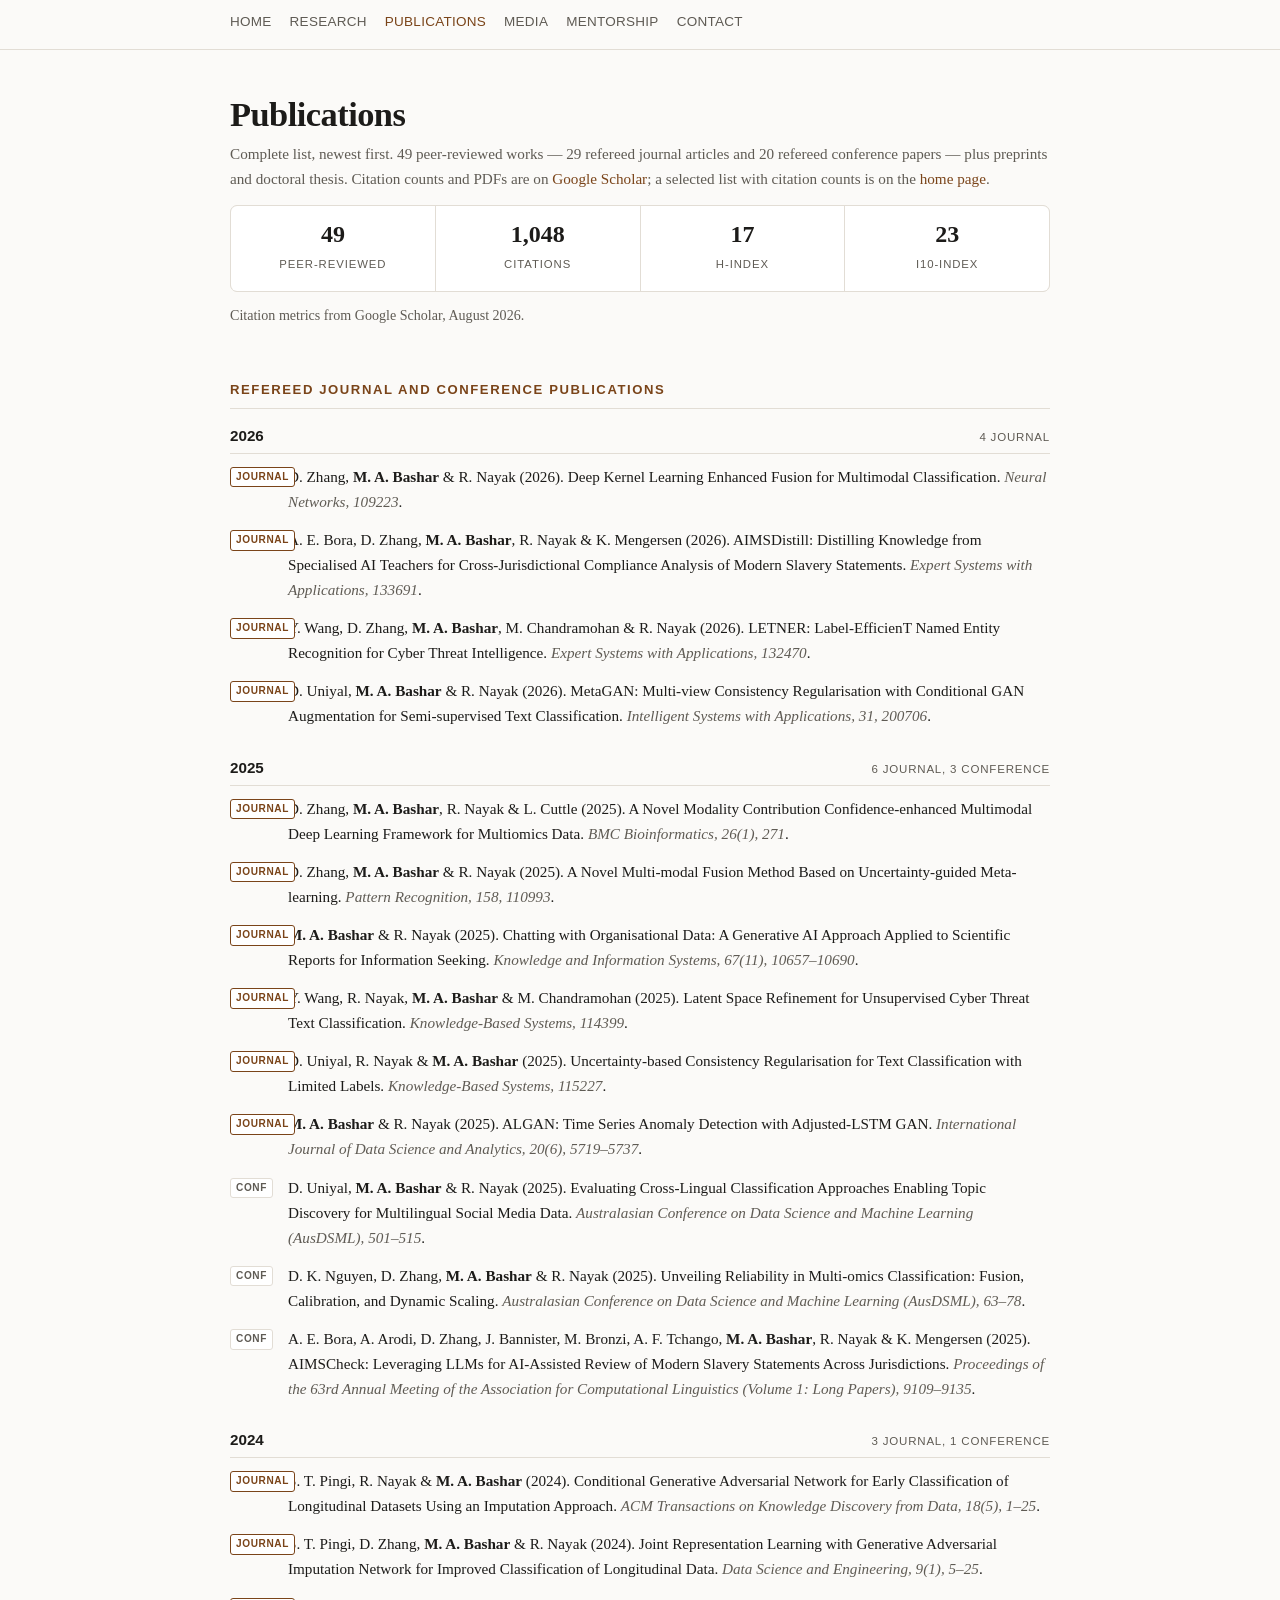
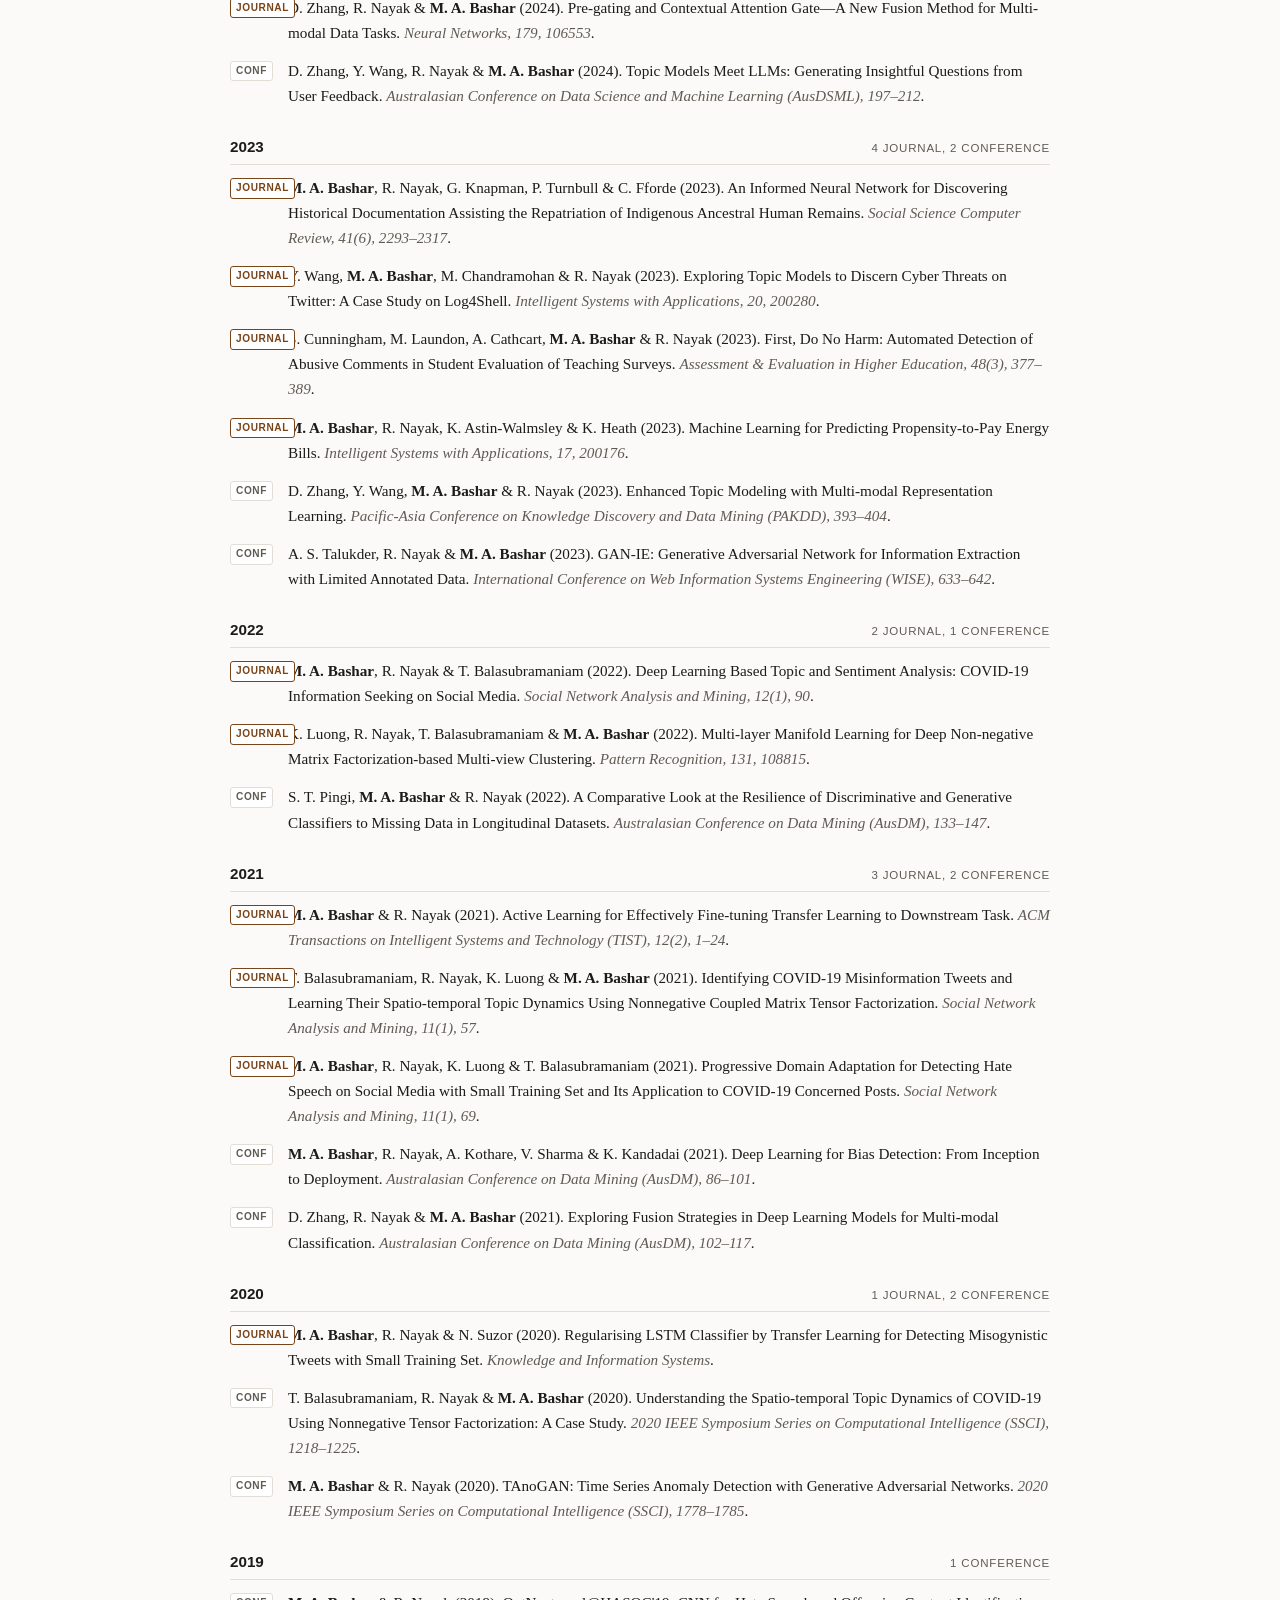
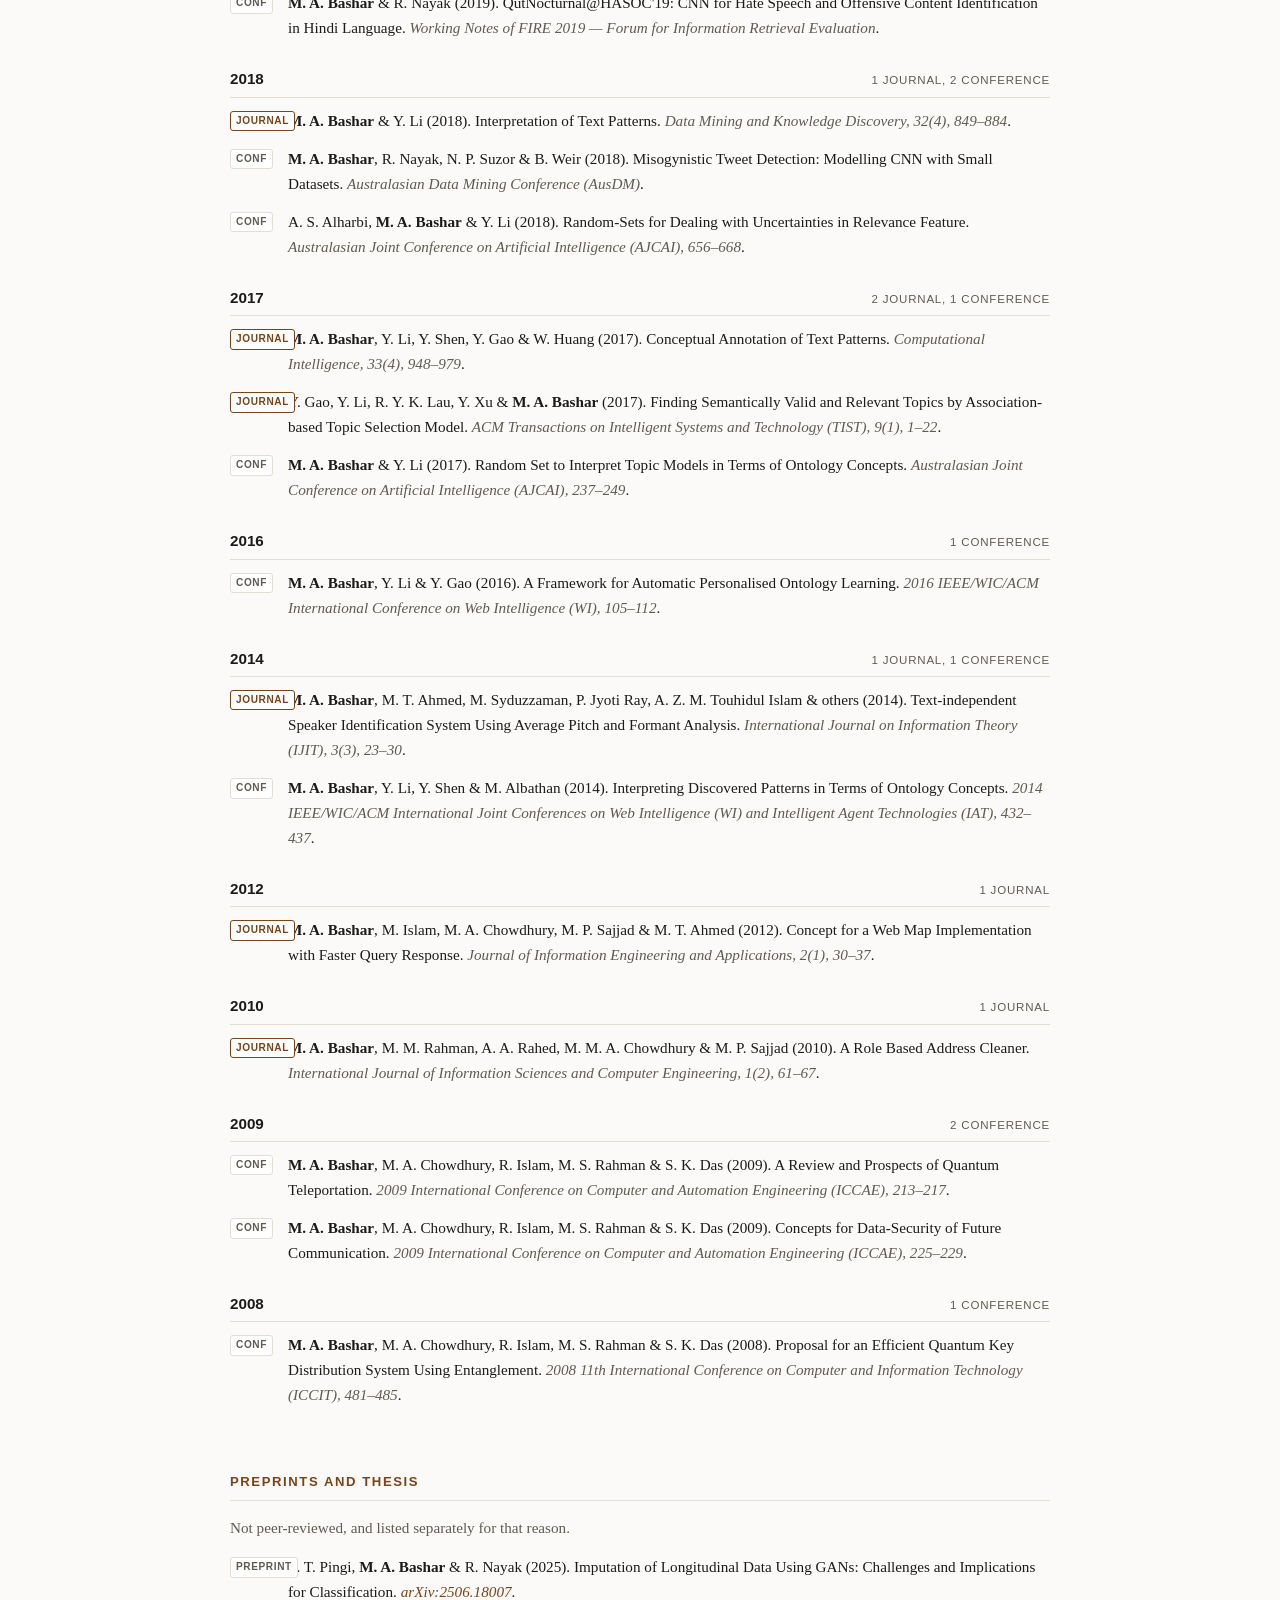
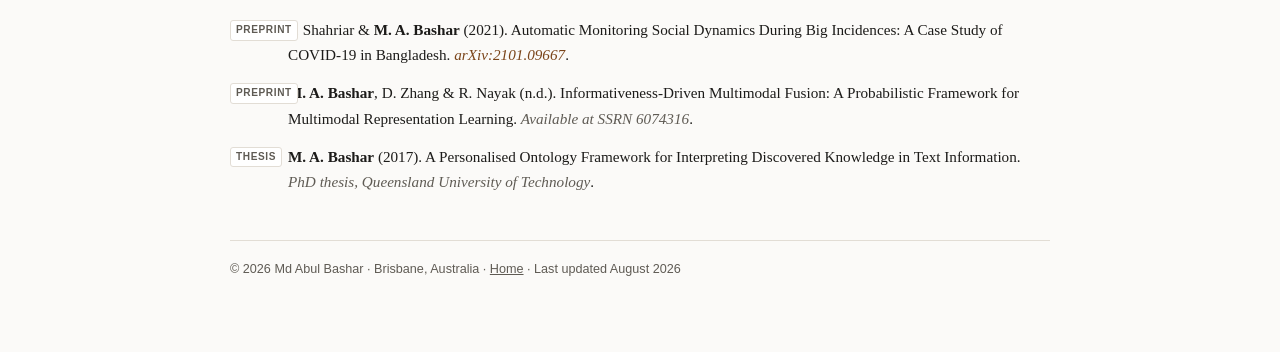
==== publications.html @ 9e028df4 "Correct superseded facts, add publications page, media section and headshot Rebuilds the site from m" ====
<!doctype html>
<html lang="en">
<head>
<meta charset="utf-8">
<meta name="viewport" content="width=device-width, initial-scale=1">
<title>Publications — Md Abul Bashar</title>
<meta name="description" content="Complete list of 49 publications by Md Abul Bashar, PhD — 29 refereed journal articles and 20 refereed conference papers in machine learning, natural language processing and data mining.">
<link rel="canonical" href="https://mdabashar.github.io/publications.html">
<meta property="og:type" content="website">
<meta property="og:site_name" content="Md Abul Bashar">
<meta property="og:title" content="Publications — Md Abul Bashar">
<meta property="og:description" content="49 peer-reviewed publications in machine learning, NLP and data mining.">
<meta property="og:url" content="https://mdabashar.github.io/publications.html">
<meta name="twitter:card" content="summary">
<link rel="icon" href="data:image/svg+xml,<svg xmlns='http://www.w3.org/2000/svg' viewBox='0 0 100 100'><text y='.9em' font-size='90'>📊</text></svg>">
<link rel="stylesheet" href="style.css">
</head>
<body>

<nav>
  <ul>
    <li><a href="index.html">Home</a></li>
    <li><a href="index.html#research">Research</a></li>
    <li><a href="publications.html" class="here">Publications</a></li>
    <li><a href="index.html#media">Media</a></li>
    <li><a href="index.html#mentorship">Mentorship</a></li>
    <li><a href="index.html#contact">Contact</a></li>
  </ul>
</nav>

<main>

  <section id="all" style="padding-top:44px">
    <h1>Publications</h1>
    <p class="lede">
      Complete list, newest first. 49 peer-reviewed works — 29 refereed journal
      articles and 20 refereed conference papers — plus preprints and doctoral thesis.
      Citation counts and PDFs are on
      <a href="https://scholar.google.com/citations?user=agCLa4gAAAAJ&amp;hl=en">Google Scholar</a>;
      a selected list with citation counts is on the
      <a href="index.html#publications">home page</a>.
    </p>

    <div class="metrics">
      <div class="metric"><b>49</b><span>Peer-reviewed</span></div>
      <div class="metric"><b>1,048</b><span>Citations</span></div>
      <div class="metric"><b>17</b><span>h-index</span></div>
      <div class="metric"><b>23</b><span>i10-index</span></div>
    </div>
    <p style="font-size:.88rem;color:var(--muted);margin-top:-6px">
      Citation metrics from Google Scholar, August 2026.
    </p>
  </section>

  <section id="refereed">
    <h2>Refereed journal and conference publications</h2>
      <div class="yeargroup">
        <h3 class="yearhead">2026 <span>4 journal</span></h3>
        <ul class="publist">
        <li><span class="tag j">Journal</span>D. Zhang, <strong>M. A. Bashar</strong> &amp; R. Nayak (2026). Deep Kernel Learning Enhanced Fusion for Multimodal Classification. <span class="venue">Neural Networks, 109223</span>.</li>
        <li><span class="tag j">Journal</span>A. E. Bora, D. Zhang, <strong>M. A. Bashar</strong>, R. Nayak &amp; K. Mengersen (2026). AIMSDistill: Distilling Knowledge from Specialised AI Teachers for Cross-Jurisdictional Compliance Analysis of Modern Slavery Statements. <span class="venue">Expert Systems with Applications, 133691</span>.</li>
        <li><span class="tag j">Journal</span>Y. Wang, D. Zhang, <strong>M. A. Bashar</strong>, M. Chandramohan &amp; R. Nayak (2026). LETNER: Label-EfficienT Named Entity Recognition for Cyber Threat Intelligence. <span class="venue">Expert Systems with Applications, 132470</span>.</li>
        <li><span class="tag j">Journal</span>D. Uniyal, <strong>M. A. Bashar</strong> &amp; R. Nayak (2026). MetaGAN: Multi-view Consistency Regularisation with Conditional GAN Augmentation for Semi-supervised Text Classification. <span class="venue">Intelligent Systems with Applications, 31, 200706</span>.</li>
        </ul>
      </div>
      <div class="yeargroup">
        <h3 class="yearhead">2025 <span>6 journal, 3 conference</span></h3>
        <ul class="publist">
        <li><span class="tag j">Journal</span>D. Zhang, <strong>M. A. Bashar</strong>, R. Nayak &amp; L. Cuttle (2025). A Novel Modality Contribution Confidence-enhanced Multimodal Deep Learning Framework for Multiomics Data. <span class="venue">BMC Bioinformatics, 26(1), 271</span>.</li>
        <li><span class="tag j">Journal</span>D. Zhang, <strong>M. A. Bashar</strong> &amp; R. Nayak (2025). A Novel Multi-modal Fusion Method Based on Uncertainty-guided Meta-learning. <span class="venue">Pattern Recognition, 158, 110993</span>.</li>
        <li><span class="tag j">Journal</span><strong>M. A. Bashar</strong> &amp; R. Nayak (2025). Chatting with Organisational Data: A Generative AI Approach Applied to Scientific Reports for Information Seeking. <span class="venue">Knowledge and Information Systems, 67(11), 10657–10690</span>.</li>
        <li><span class="tag j">Journal</span>Y. Wang, R. Nayak, <strong>M. A. Bashar</strong> &amp; M. Chandramohan (2025). Latent Space Refinement for Unsupervised Cyber Threat Text Classification. <span class="venue">Knowledge-Based Systems, 114399</span>.</li>
        <li><span class="tag j">Journal</span>D. Uniyal, R. Nayak &amp; <strong>M. A. Bashar</strong> (2025). Uncertainty-based Consistency Regularisation for Text Classification with Limited Labels. <span class="venue">Knowledge-Based Systems, 115227</span>.</li>
        <li><span class="tag j">Journal</span><strong>M. A. Bashar</strong> &amp; R. Nayak (2025). ALGAN: Time Series Anomaly Detection with Adjusted-LSTM GAN. <span class="venue">International Journal of Data Science and Analytics, 20(6), 5719–5737</span>.</li>
        <li><span class="tag c">Conf</span>D. Uniyal, <strong>M. A. Bashar</strong> &amp; R. Nayak (2025). Evaluating Cross-Lingual Classification Approaches Enabling Topic Discovery for Multilingual Social Media Data. <span class="venue">Australasian Conference on Data Science and Machine Learning (AusDSML), 501–515</span>.</li>
        <li><span class="tag c">Conf</span>D. K. Nguyen, D. Zhang, <strong>M. A. Bashar</strong> &amp; R. Nayak (2025). Unveiling Reliability in Multi-omics Classification: Fusion, Calibration, and Dynamic Scaling. <span class="venue">Australasian Conference on Data Science and Machine Learning (AusDSML), 63–78</span>.</li>
        <li><span class="tag c">Conf</span>A. E. Bora, A. Arodi, D. Zhang, J. Bannister, M. Bronzi, A. F. Tchango, <strong>M. A. Bashar</strong>, R. Nayak &amp; K. Mengersen (2025). AIMSCheck: Leveraging LLMs for AI-Assisted Review of Modern Slavery Statements Across Jurisdictions. <span class="venue">Proceedings of the 63rd Annual Meeting of the Association for Computational Linguistics (Volume 1: Long Papers), 9109–9135</span>.</li>
        </ul>
      </div>
      <div class="yeargroup">
        <h3 class="yearhead">2024 <span>3 journal, 1 conference</span></h3>
        <ul class="publist">
        <li><span class="tag j">Journal</span>S. T. Pingi, R. Nayak &amp; <strong>M. A. Bashar</strong> (2024). Conditional Generative Adversarial Network for Early Classification of Longitudinal Datasets Using an Imputation Approach. <span class="venue">ACM Transactions on Knowledge Discovery from Data, 18(5), 1–25</span>.</li>
        <li><span class="tag j">Journal</span>S. T. Pingi, D. Zhang, <strong>M. A. Bashar</strong> &amp; R. Nayak (2024). Joint Representation Learning with Generative Adversarial Imputation Network for Improved Classification of Longitudinal Data. <span class="venue">Data Science and Engineering, 9(1), 5–25</span>.</li>
        <li><span class="tag j">Journal</span>D. Zhang, R. Nayak &amp; <strong>M. A. Bashar</strong> (2024). Pre-gating and Contextual Attention Gate—A New Fusion Method for Multi-modal Data Tasks. <span class="venue">Neural Networks, 179, 106553</span>.</li>
        <li><span class="tag c">Conf</span>D. Zhang, Y. Wang, R. Nayak &amp; <strong>M. A. Bashar</strong> (2024). Topic Models Meet LLMs: Generating Insightful Questions from User Feedback. <span class="venue">Australasian Conference on Data Science and Machine Learning (AusDSML), 197–212</span>.</li>
        </ul>
      </div>
      <div class="yeargroup">
        <h3 class="yearhead">2023 <span>4 journal, 2 conference</span></h3>
        <ul class="publist">
        <li><span class="tag j">Journal</span><strong>M. A. Bashar</strong>, R. Nayak, G. Knapman, P. Turnbull &amp; C. Fforde (2023). An Informed Neural Network for Discovering Historical Documentation Assisting the Repatriation of Indigenous Ancestral Human Remains. <span class="venue">Social Science Computer Review, 41(6), 2293–2317</span>.</li>
        <li><span class="tag j">Journal</span>Y. Wang, <strong>M. A. Bashar</strong>, M. Chandramohan &amp; R. Nayak (2023). Exploring Topic Models to Discern Cyber Threats on Twitter: A Case Study on Log4Shell. <span class="venue">Intelligent Systems with Applications, 20, 200280</span>.</li>
        <li><span class="tag j">Journal</span>S. Cunningham, M. Laundon, A. Cathcart, <strong>M. A. Bashar</strong> &amp; R. Nayak (2023). First, Do No Harm: Automated Detection of Abusive Comments in Student Evaluation of Teaching Surveys. <span class="venue">Assessment &amp; Evaluation in Higher Education, 48(3), 377–389</span>.</li>
        <li><span class="tag j">Journal</span><strong>M. A. Bashar</strong>, R. Nayak, K. Astin-Walmsley &amp; K. Heath (2023). Machine Learning for Predicting Propensity-to-Pay Energy Bills. <span class="venue">Intelligent Systems with Applications, 17, 200176</span>.</li>
        <li><span class="tag c">Conf</span>D. Zhang, Y. Wang, <strong>M. A. Bashar</strong> &amp; R. Nayak (2023). Enhanced Topic Modeling with Multi-modal Representation Learning. <span class="venue">Pacific-Asia Conference on Knowledge Discovery and Data Mining (PAKDD), 393–404</span>.</li>
        <li><span class="tag c">Conf</span>A. S. Talukder, R. Nayak &amp; <strong>M. A. Bashar</strong> (2023). GAN-IE: Generative Adversarial Network for Information Extraction with Limited Annotated Data. <span class="venue">International Conference on Web Information Systems Engineering (WISE), 633–642</span>.</li>
        </ul>
      </div>
      <div class="yeargroup">
        <h3 class="yearhead">2022 <span>2 journal, 1 conference</span></h3>
        <ul class="publist">
        <li><span class="tag j">Journal</span><strong>M. A. Bashar</strong>, R. Nayak &amp; T. Balasubramaniam (2022). Deep Learning Based Topic and Sentiment Analysis: COVID-19 Information Seeking on Social Media. <span class="venue">Social Network Analysis and Mining, 12(1), 90</span>.</li>
        <li><span class="tag j">Journal</span>K. Luong, R. Nayak, T. Balasubramaniam &amp; <strong>M. A. Bashar</strong> (2022). Multi-layer Manifold Learning for Deep Non-negative Matrix Factorization-based Multi-view Clustering. <span class="venue">Pattern Recognition, 131, 108815</span>.</li>
        <li><span class="tag c">Conf</span>S. T. Pingi, <strong>M. A. Bashar</strong> &amp; R. Nayak (2022). A Comparative Look at the Resilience of Discriminative and Generative Classifiers to Missing Data in Longitudinal Datasets. <span class="venue">Australasian Conference on Data Mining (AusDM), 133–147</span>.</li>
        </ul>
      </div>
      <div class="yeargroup">
        <h3 class="yearhead">2021 <span>3 journal, 2 conference</span></h3>
        <ul class="publist">
        <li><span class="tag j">Journal</span><strong>M. A. Bashar</strong> &amp; R. Nayak (2021). Active Learning for Effectively Fine-tuning Transfer Learning to Downstream Task. <span class="venue">ACM Transactions on Intelligent Systems and Technology (TIST), 12(2), 1–24</span>.</li>
        <li><span class="tag j">Journal</span>T. Balasubramaniam, R. Nayak, K. Luong &amp; <strong>M. A. Bashar</strong> (2021). Identifying COVID-19 Misinformation Tweets and Learning Their Spatio-temporal Topic Dynamics Using Nonnegative Coupled Matrix Tensor Factorization. <span class="venue">Social Network Analysis and Mining, 11(1), 57</span>.</li>
        <li><span class="tag j">Journal</span><strong>M. A. Bashar</strong>, R. Nayak, K. Luong &amp; T. Balasubramaniam (2021). Progressive Domain Adaptation for Detecting Hate Speech on Social Media with Small Training Set and Its Application to COVID-19 Concerned Posts. <span class="venue">Social Network Analysis and Mining, 11(1), 69</span>.</li>
        <li><span class="tag c">Conf</span><strong>M. A. Bashar</strong>, R. Nayak, A. Kothare, V. Sharma &amp; K. Kandadai (2021). Deep Learning for Bias Detection: From Inception to Deployment. <span class="venue">Australasian Conference on Data Mining (AusDM), 86–101</span>.</li>
        <li><span class="tag c">Conf</span>D. Zhang, R. Nayak &amp; <strong>M. A. Bashar</strong> (2021). Exploring Fusion Strategies in Deep Learning Models for Multi-modal Classification. <span class="venue">Australasian Conference on Data Mining (AusDM), 102–117</span>.</li>
        </ul>
      </div>
      <div class="yeargroup">
        <h3 class="yearhead">2020 <span>1 journal, 2 conference</span></h3>
        <ul class="publist">
        <li><span class="tag j">Journal</span><strong>M. A. Bashar</strong>, R. Nayak &amp; N. Suzor (2020). Regularising LSTM Classifier by Transfer Learning for Detecting Misogynistic Tweets with Small Training Set. <span class="venue">Knowledge and Information Systems</span>.</li>
        <li><span class="tag c">Conf</span>T. Balasubramaniam, R. Nayak &amp; <strong>M. A. Bashar</strong> (2020). Understanding the Spatio-temporal Topic Dynamics of COVID-19 Using Nonnegative Tensor Factorization: A Case Study. <span class="venue">2020 IEEE Symposium Series on Computational Intelligence (SSCI), 1218–1225</span>.</li>
        <li><span class="tag c">Conf</span><strong>M. A. Bashar</strong> &amp; R. Nayak (2020). TAnoGAN: Time Series Anomaly Detection with Generative Adversarial Networks. <span class="venue">2020 IEEE Symposium Series on Computational Intelligence (SSCI), 1778–1785</span>.</li>
        </ul>
      </div>
      <div class="yeargroup">
        <h3 class="yearhead">2019 <span>1 conference</span></h3>
        <ul class="publist">
        <li><span class="tag c">Conf</span><strong>M. A. Bashar</strong> &amp; R. Nayak (2019). QutNocturnal@HASOC'19: CNN for Hate Speech and Offensive Content Identification in Hindi Language. <span class="venue">Working Notes of FIRE 2019 — Forum for Information Retrieval Evaluation</span>.</li>
        </ul>
      </div>
      <div class="yeargroup">
        <h3 class="yearhead">2018 <span>1 journal, 2 conference</span></h3>
        <ul class="publist">
        <li><span class="tag j">Journal</span><strong>M. A. Bashar</strong> &amp; Y. Li (2018). Interpretation of Text Patterns. <span class="venue">Data Mining and Knowledge Discovery, 32(4), 849–884</span>.</li>
        <li><span class="tag c">Conf</span><strong>M. A. Bashar</strong>, R. Nayak, N. P. Suzor &amp; B. Weir (2018). Misogynistic Tweet Detection: Modelling CNN with Small Datasets. <span class="venue">Australasian Data Mining Conference (AusDM)</span>.</li>
        <li><span class="tag c">Conf</span>A. S. Alharbi, <strong>M. A. Bashar</strong> &amp; Y. Li (2018). Random-Sets for Dealing with Uncertainties in Relevance Feature. <span class="venue">Australasian Joint Conference on Artificial Intelligence (AJCAI), 656–668</span>.</li>
        </ul>
      </div>
      <div class="yeargroup">
        <h3 class="yearhead">2017 <span>2 journal, 1 conference</span></h3>
        <ul class="publist">
        <li><span class="tag j">Journal</span><strong>M. A. Bashar</strong>, Y. Li, Y. Shen, Y. Gao &amp; W. Huang (2017). Conceptual Annotation of Text Patterns. <span class="venue">Computational Intelligence, 33(4), 948–979</span>.</li>
        <li><span class="tag j">Journal</span>Y. Gao, Y. Li, R. Y. K. Lau, Y. Xu &amp; <strong>M. A. Bashar</strong> (2017). Finding Semantically Valid and Relevant Topics by Association-based Topic Selection Model. <span class="venue">ACM Transactions on Intelligent Systems and Technology (TIST), 9(1), 1–22</span>.</li>
        <li><span class="tag c">Conf</span><strong>M. A. Bashar</strong> &amp; Y. Li (2017). Random Set to Interpret Topic Models in Terms of Ontology Concepts. <span class="venue">Australasian Joint Conference on Artificial Intelligence (AJCAI), 237–249</span>.</li>
        </ul>
      </div>
      <div class="yeargroup">
        <h3 class="yearhead">2016 <span>1 conference</span></h3>
        <ul class="publist">
        <li><span class="tag c">Conf</span><strong>M. A. Bashar</strong>, Y. Li &amp; Y. Gao (2016). A Framework for Automatic Personalised Ontology Learning. <span class="venue">2016 IEEE/WIC/ACM International Conference on Web Intelligence (WI), 105–112</span>.</li>
        </ul>
      </div>
      <div class="yeargroup">
        <h3 class="yearhead">2014 <span>1 journal, 1 conference</span></h3>
        <ul class="publist">
        <li><span class="tag j">Journal</span><strong>M. A. Bashar</strong>, M. T. Ahmed, M. Syduzzaman, P. Jyoti Ray, A. Z. M. Touhidul Islam &amp; others (2014). Text-independent Speaker Identification System Using Average Pitch and Formant Analysis. <span class="venue">International Journal on Information Theory (IJIT), 3(3), 23–30</span>.</li>
        <li><span class="tag c">Conf</span><strong>M. A. Bashar</strong>, Y. Li, Y. Shen &amp; M. Albathan (2014). Interpreting Discovered Patterns in Terms of Ontology Concepts. <span class="venue">2014 IEEE/WIC/ACM International Joint Conferences on Web Intelligence (WI) and Intelligent Agent Technologies (IAT), 432–437</span>.</li>
        </ul>
      </div>
      <div class="yeargroup">
        <h3 class="yearhead">2012 <span>1 journal</span></h3>
        <ul class="publist">
        <li><span class="tag j">Journal</span><strong>M. A. Bashar</strong>, M. Islam, M. A. Chowdhury, M. P. Sajjad &amp; M. T. Ahmed (2012). Concept for a Web Map Implementation with Faster Query Response. <span class="venue">Journal of Information Engineering and Applications, 2(1), 30–37</span>.</li>
        </ul>
      </div>
      <div class="yeargroup">
        <h3 class="yearhead">2010 <span>1 journal</span></h3>
        <ul class="publist">
        <li><span class="tag j">Journal</span><strong>M. A. Bashar</strong>, M. M. Rahman, A. A. Rahed, M. M. A. Chowdhury &amp; M. P. Sajjad (2010). A Role Based Address Cleaner. <span class="venue">International Journal of Information Sciences and Computer Engineering, 1(2), 61–67</span>.</li>
        </ul>
      </div>
      <div class="yeargroup">
        <h3 class="yearhead">2009 <span>2 conference</span></h3>
        <ul class="publist">
        <li><span class="tag c">Conf</span><strong>M. A. Bashar</strong>, M. A. Chowdhury, R. Islam, M. S. Rahman &amp; S. K. Das (2009). A Review and Prospects of Quantum Teleportation. <span class="venue">2009 International Conference on Computer and Automation Engineering (ICCAE), 213–217</span>.</li>
        <li><span class="tag c">Conf</span><strong>M. A. Bashar</strong>, M. A. Chowdhury, R. Islam, M. S. Rahman &amp; S. K. Das (2009). Concepts for Data-Security of Future Communication. <span class="venue">2009 International Conference on Computer and Automation Engineering (ICCAE), 225–229</span>.</li>
        </ul>
      </div>
      <div class="yeargroup">
        <h3 class="yearhead">2008 <span>1 conference</span></h3>
        <ul class="publist">
        <li><span class="tag c">Conf</span><strong>M. A. Bashar</strong>, M. A. Chowdhury, R. Islam, M. S. Rahman &amp; S. K. Das (2008). Proposal for an Efficient Quantum Key Distribution System Using Entanglement. <span class="venue">2008 11th International Conference on Computer and Information Technology (ICCIT), 481–485</span>.</li>
        </ul>
      </div>
  </section>

  <section id="other">
    <h2>Preprints and thesis</h2>
    <p class="lede">
      Not peer-reviewed, and listed separately for that reason.
    </p>
    <ul class="publist">
        <li><span class="tag p">Preprint</span>S. T. Pingi, <strong>M. A. Bashar</strong> &amp; R. Nayak (2025). Imputation of Longitudinal Data Using GANs: Challenges and Implications for Classification. <span class="venue"><a href="https://arxiv.org/abs/2506.18007">arXiv:2506.18007</a></span>.</li>
        <li><span class="tag p">Preprint</span>F. Shahriar &amp; <strong>M. A. Bashar</strong> (2021). Automatic Monitoring Social Dynamics During Big Incidences: A Case Study of COVID-19 in Bangladesh. <span class="venue"><a href="https://arxiv.org/abs/2101.09667">arXiv:2101.09667</a></span>.</li>
        <li><span class="tag p">Preprint</span><strong>M. A. Bashar</strong>, D. Zhang &amp; R. Nayak (n.d.). Informativeness-Driven Multimodal Fusion: A Probabilistic Framework for Multimodal Representation Learning. <span class="venue">Available at SSRN 6074316</span>.</li>
        <li><span class="tag t">Thesis</span><strong>M. A. Bashar</strong> (2017). A Personalised Ontology Framework for Interpreting Discovered Knowledge in Text Information. <span class="venue">PhD thesis, Queensland University of Technology</span>.</li>
    </ul>
  </section>

  <footer>
    © 2026 Md Abul Bashar · Brisbane, Australia ·
    <a href="index.html">Home</a> · Last updated August 2026
  </footer>

</main>
</body>
</html>
---- style.css ----
/* ===========================================================================
   Shared stylesheet for mdabashar.github.io
   Extracted from index.html on 2026-08-20 when publications.html was added,
   so the two pages cannot drift apart visually.
   =========================================================================== */

:root{
  --bg:#fbfaf8; --surface:#fff; --ink:#1c1b19; --muted:#5f5b54;
  --rule:#e2ddd5; --accent:#7a4419; --accent-soft:#f2ece4;
  --serif:Charter,"Bitstream Charter","Iowan Old Style",Georgia,Cambria,"Times New Roman",serif;
  --sans:-apple-system,BlinkMacSystemFont,"Segoe UI",Roboto,Helvetica,Arial,sans-serif;
}
@media (prefers-color-scheme:dark){
  :root{
    --bg:#16151a; --surface:#1d1c22; --ink:#eae7e1; --muted:#a6a099;
    --rule:#33313a; --accent:#e0a071; --accent-soft:#26242c;
  }
}
*{box-sizing:border-box}
html{scroll-behavior:smooth; scroll-padding-top:64px}
body{
  margin:0; background:var(--bg); color:var(--ink);
  font-family:var(--serif); font-size:17px; line-height:1.65;
  -webkit-text-size-adjust:100%;
}
a{color:var(--accent); text-decoration:none}
a:hover{text-decoration:underline}

/* ---- navigation ---- */
nav{
  position:sticky; top:0; z-index:20;
  background:color-mix(in srgb, var(--bg) 92%, transparent);
  backdrop-filter:saturate(180%) blur(8px);
  border-bottom:1px solid var(--rule);
}
nav ul{
  margin:0 auto; padding:0 20px; max-width:860px;
  display:flex; flex-wrap:wrap; gap:2px 18px; list-style:none;
  font-family:var(--sans); font-size:13.5px; letter-spacing:.02em;
}
nav a{
  display:block; padding:11px 0; color:var(--muted);
  text-transform:uppercase; font-weight:500;
}
nav a:hover{color:var(--accent); text-decoration:none}
nav a.here{color:var(--accent)}

/* ---- layout ---- */
main{max-width:860px; margin:0 auto; padding:0 20px 72px}
section{padding-top:38px}
h1{
  font-size:2.15rem; line-height:1.18; margin:0 0 6px;
  letter-spacing:-.015em; font-weight:600;
}
h2{
  font-family:var(--sans); font-size:.82rem; font-weight:600;
  text-transform:uppercase; letter-spacing:.12em; color:var(--accent);
  margin:0 0 14px; padding-bottom:7px; border-bottom:1px solid var(--rule);
}
h3{font-size:1.06rem; margin:0 0 2px; font-weight:600}
p{margin:0 0 14px}
ul{margin:0 0 14px; padding-left:1.15em}
li{margin-bottom:5px}
.lede{color:var(--muted); font-size:.95rem}

/* ---- header ---- */
header{
  display:flex; gap:26px; align-items:flex-start;
  padding:44px 0 6px; flex-wrap:wrap;
}
.photo{
  width:132px; height:132px; border-radius:50%; object-fit:cover;
  border:1px solid var(--rule); flex:none; background:var(--accent-soft);
}
.headtext{flex:1 1 340px; min-width:280px}
.role{font-size:1.02rem; color:var(--muted); margin:0 0 14px}
.role strong{color:var(--ink); font-weight:600}

/* ---- entries ---- */
.entry{margin-bottom:20px}
.entry-head{
  display:flex; justify-content:space-between; align-items:baseline;
  gap:14px; flex-wrap:wrap;
}
.when{
  font-family:var(--sans); font-size:.78rem; color:var(--muted);
  white-space:nowrap; letter-spacing:.03em;
}
.where{color:var(--muted); font-style:italic; font-size:.95rem; margin:0 0 5px}
.entry ul{margin-top:6px}

/* ---- metrics ---- */
.metrics{
  display:grid; grid-template-columns:repeat(auto-fit,minmax(120px,1fr));
  gap:1px; background:var(--rule); border:1px solid var(--rule);
  border-radius:7px; overflow:hidden; margin:0 0 18px;
}
.metric{background:var(--surface); padding:14px 12px; text-align:center}
.metric b{display:block; font-size:1.5rem; line-height:1.2; font-weight:600}
.metric span{
  font-family:var(--sans); font-size:.71rem; text-transform:uppercase;
  letter-spacing:.08em; color:var(--muted);
}

/* ---- publications ---- */
ol.pubs{padding-left:1.4em; margin:0 0 14px}
ol.pubs li{margin-bottom:11px}
.venue{color:var(--muted); font-style:italic}
.cited{
  font-family:var(--sans); font-size:.72rem; color:var(--muted);
  border:1px solid var(--rule); border-radius:20px; padding:1px 8px;
  margin-left:5px; white-space:nowrap;
}
/* full publication list: year-grouped */
.yeargroup{margin:0 0 26px}
.yearhead{
  font-family:var(--sans); font-size:.95rem; font-weight:600; color:var(--ink);
  margin:0 0 10px; padding-bottom:5px; border-bottom:1px solid var(--rule);
  display:flex; justify-content:space-between; align-items:baseline;
}
.yearhead span{
  font-size:.72rem; font-weight:500; color:var(--muted);
  text-transform:uppercase; letter-spacing:.07em;
}
ul.publist{list-style:none; padding:0; margin:0}
ul.publist li{
  margin:0 0 13px; padding-left:58px; position:relative; font-size:.95rem;
}
.tag{
  position:absolute; left:0; top:3px;
  font-family:var(--sans); font-size:.63rem; font-weight:600;
  text-transform:uppercase; letter-spacing:.06em;
  border:1px solid var(--rule); border-radius:3px;
  padding:1px 5px; color:var(--muted); background:var(--surface);
}
.tag.j{border-color:var(--accent); color:var(--accent)}

/* ---- tables ---- */
.tablewrap{overflow-x:auto; margin:0 0 14px}
table{border-collapse:collapse; width:100%; font-size:.94rem; min-width:520px}
th,td{text-align:left; padding:8px 12px 8px 0; border-bottom:1px solid var(--rule); vertical-align:top}
th{
  font-family:var(--sans); font-size:.72rem; text-transform:uppercase;
  letter-spacing:.07em; color:var(--muted); font-weight:600;
}

/* ---- misc ---- */
.note{
  background:var(--accent-soft); border-left:2px solid var(--accent);
  padding:11px 15px; margin:0 0 16px; font-size:.95rem;
}
.contact{
  display:flex; flex-wrap:wrap; gap:9px; list-style:none; padding:0; margin:0 0 14px;
}
.contact a{
  display:inline-block; border:1px solid var(--rule); border-radius:20px;
  padding:6px 15px; font-family:var(--sans); font-size:.85rem; color:var(--ink);
}
.contact a:hover{border-color:var(--accent); color:var(--accent); text-decoration:none}
.outlets{
  display:flex; flex-wrap:wrap; gap:7px; list-style:none; padding:0; margin:0 0 12px;
}
.outlets li{
  font-family:var(--sans); font-size:.8rem; color:var(--muted);
  border:1px solid var(--rule); border-radius:4px; padding:3px 10px; margin:0;
}
footer{
  border-top:1px solid var(--rule); margin-top:46px; padding-top:18px;
  font-family:var(--sans); font-size:.79rem; color:var(--muted);
}
footer a{color:var(--muted); text-decoration:underline}

@media (max-width:560px){
  body{font-size:16px}
  h1{font-size:1.75rem}
  header{padding-top:30px; gap:18px}
  .photo{width:96px; height:96px}
  /* keep the sticky bar to a single scrollable line so it doesn't
     consume a third of a phone screen */
  html{scroll-padding-top:48px}
  nav ul{flex-wrap:nowrap; overflow-x:auto; scrollbar-width:none; -webkit-overflow-scrolling:touch}
  nav ul::-webkit-scrollbar{display:none}
  nav a{white-space:nowrap; padding:13px 0}
  ul.publist li{padding-left:0; padding-top:22px}
  .tag{top:0}
}
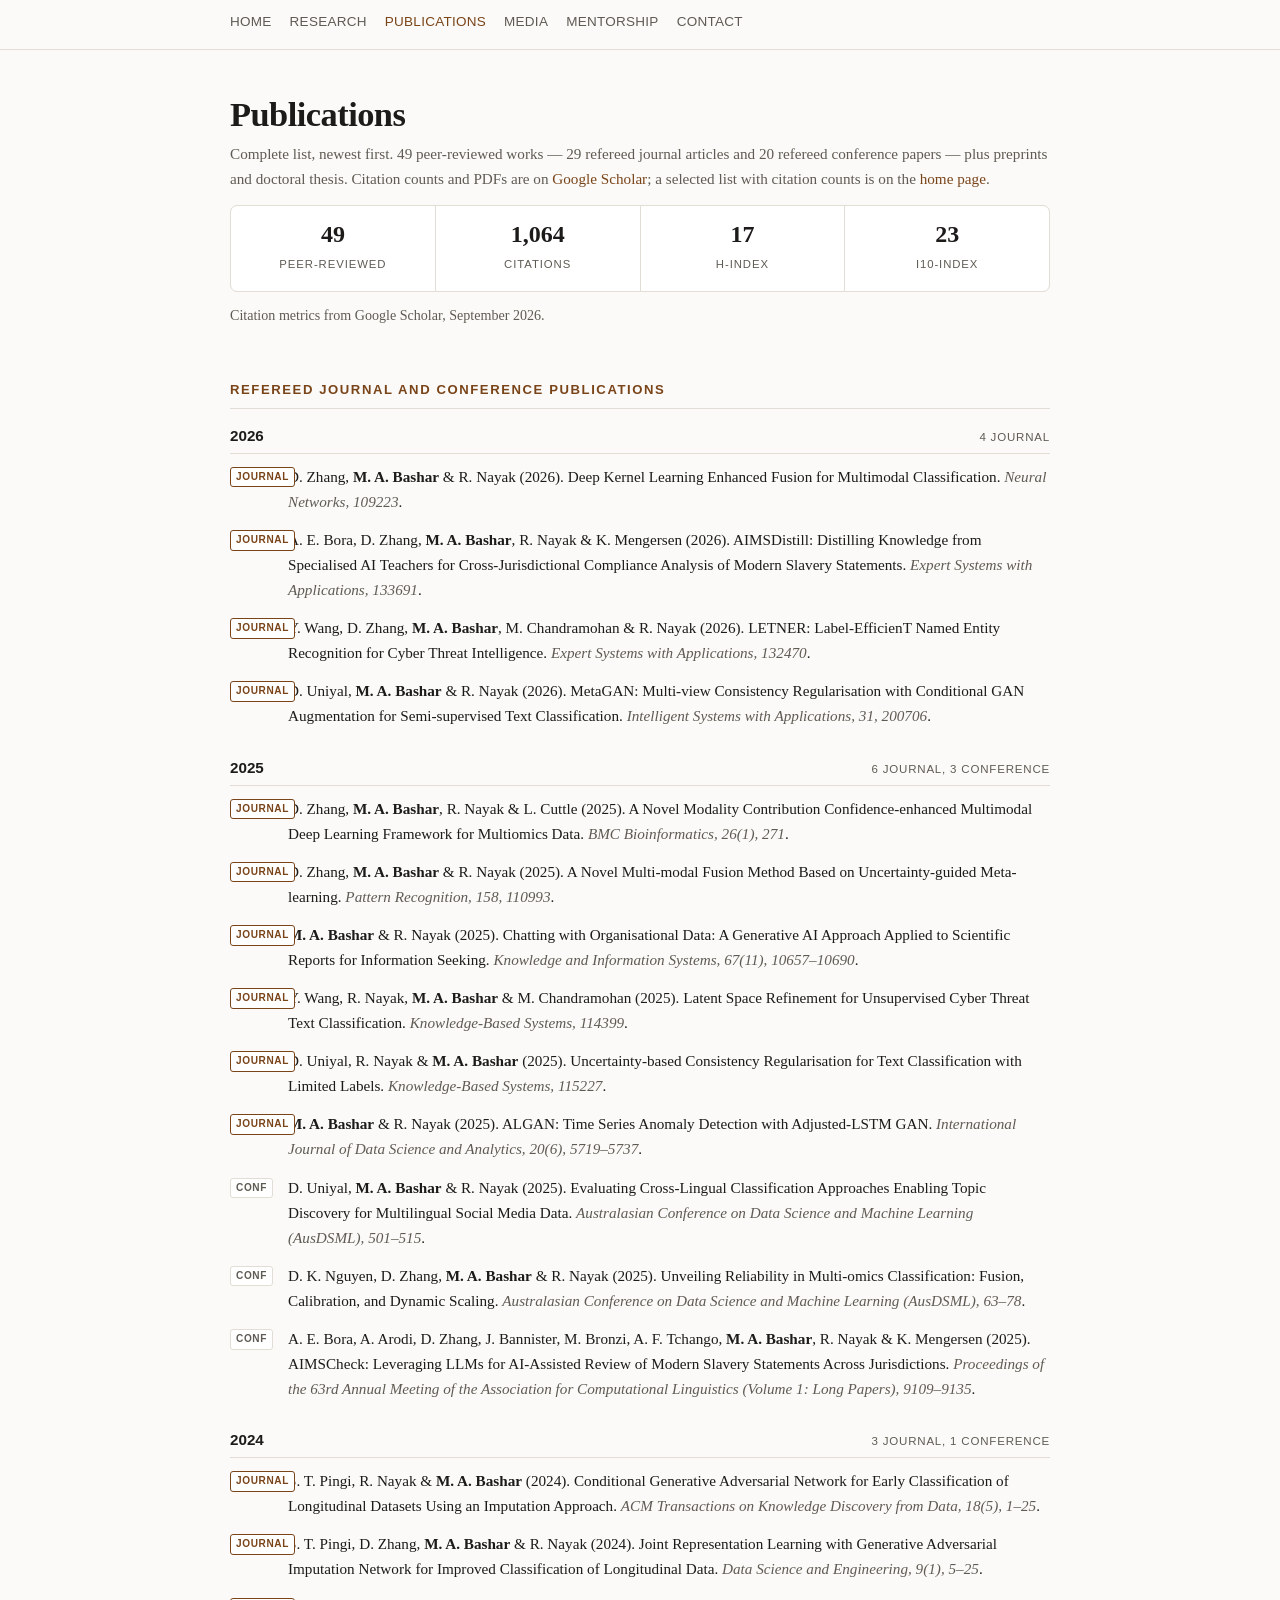
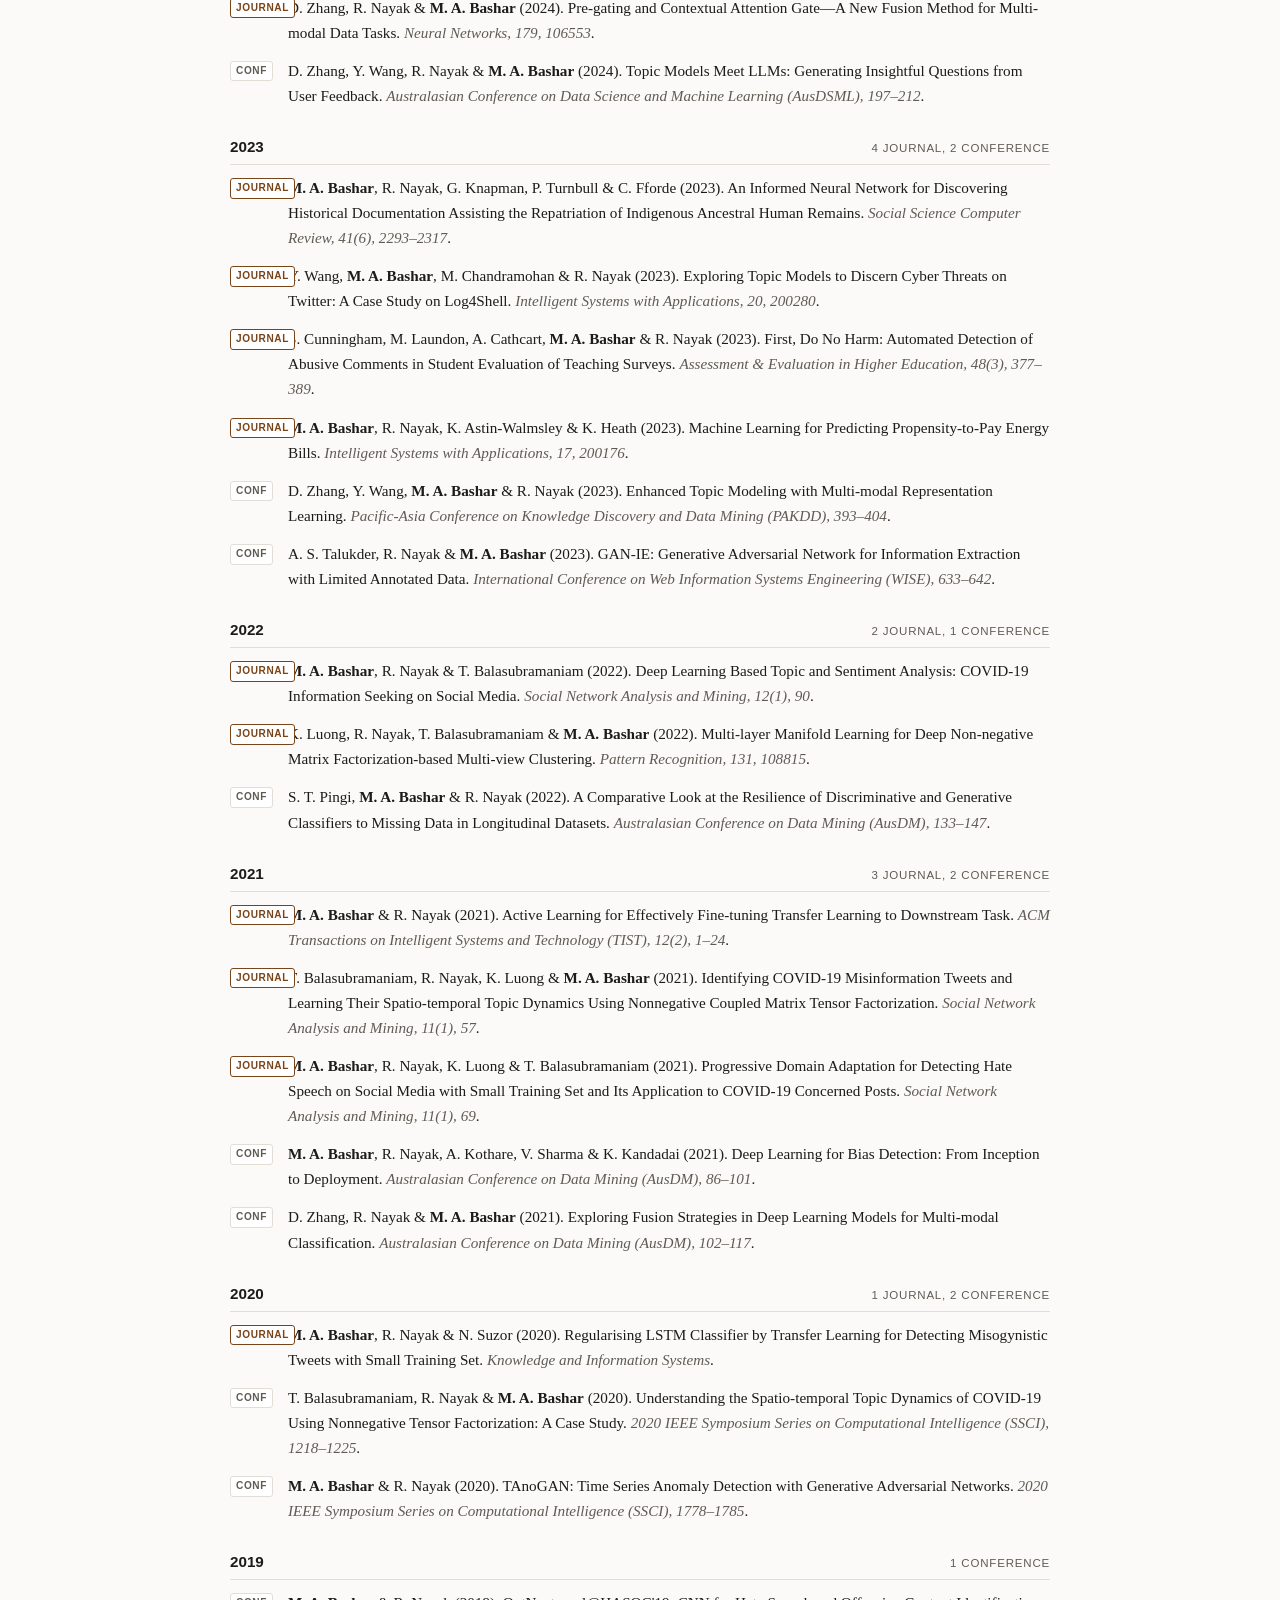
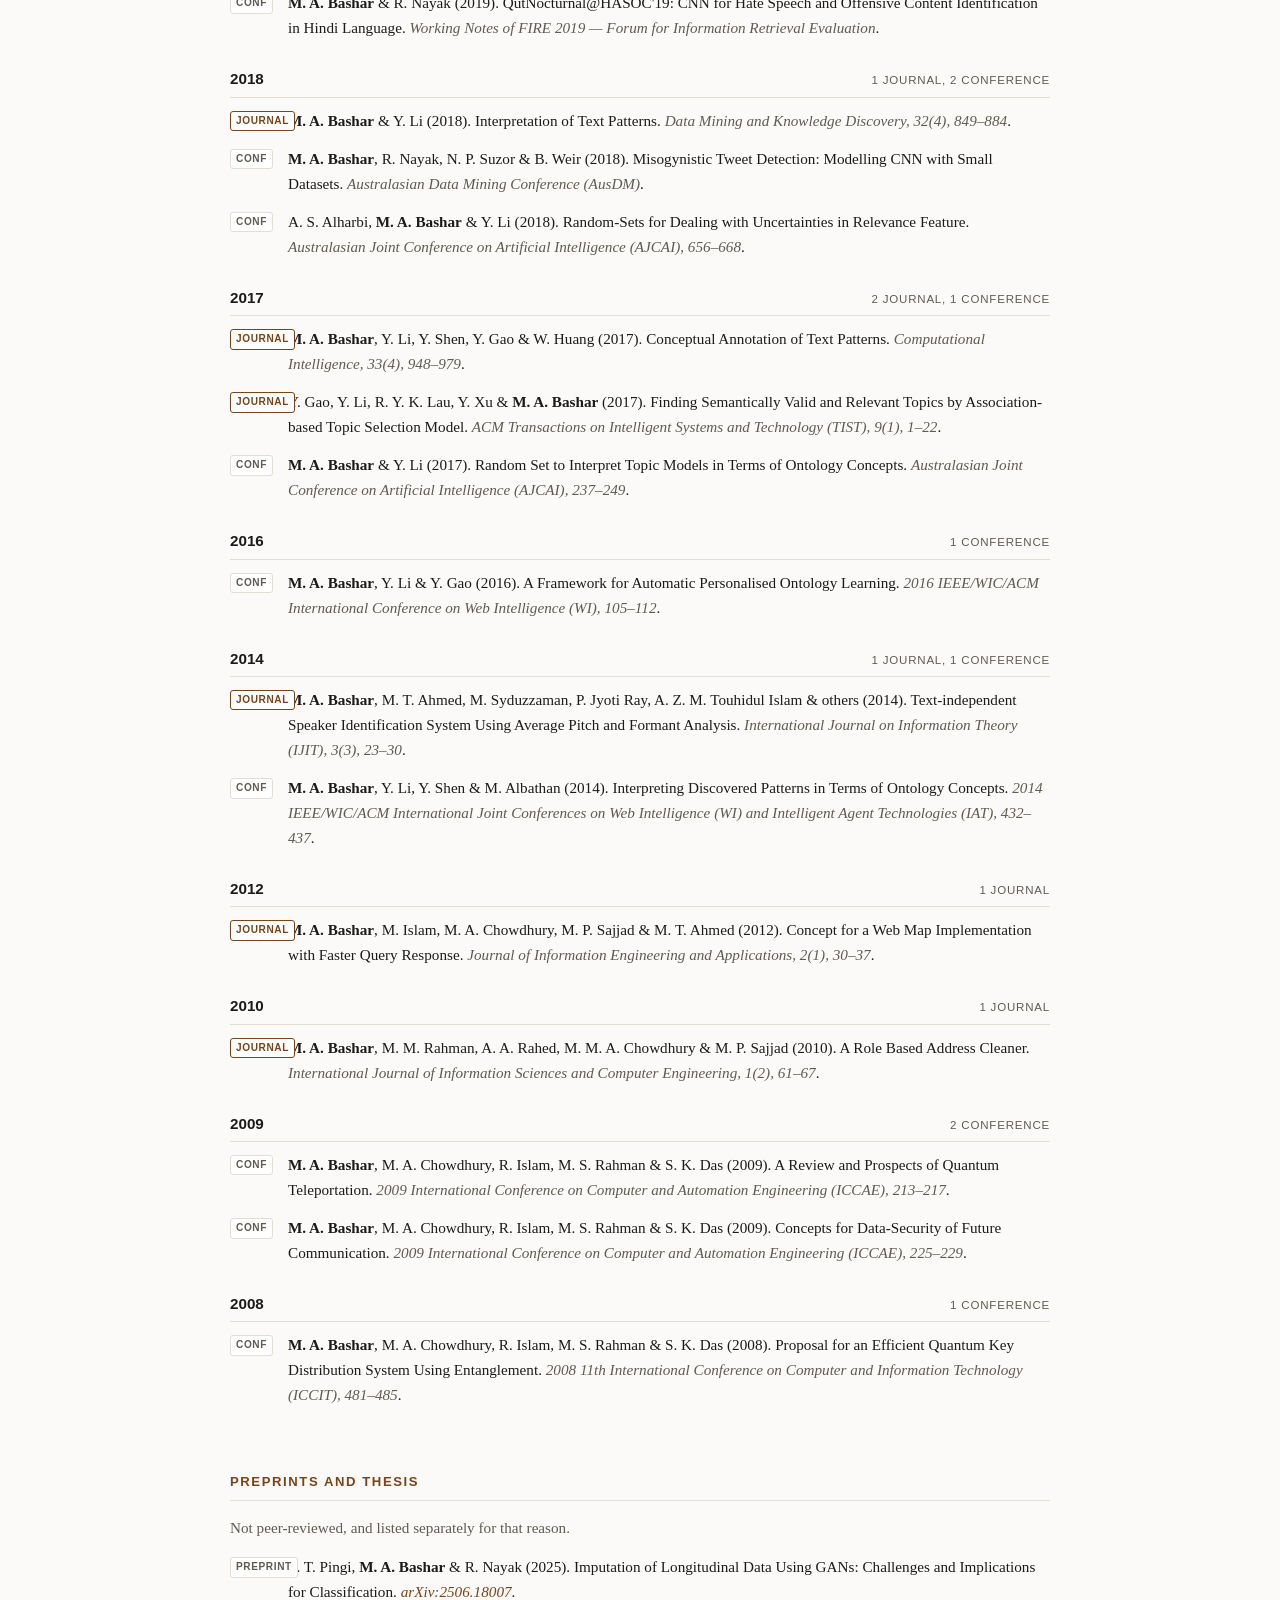
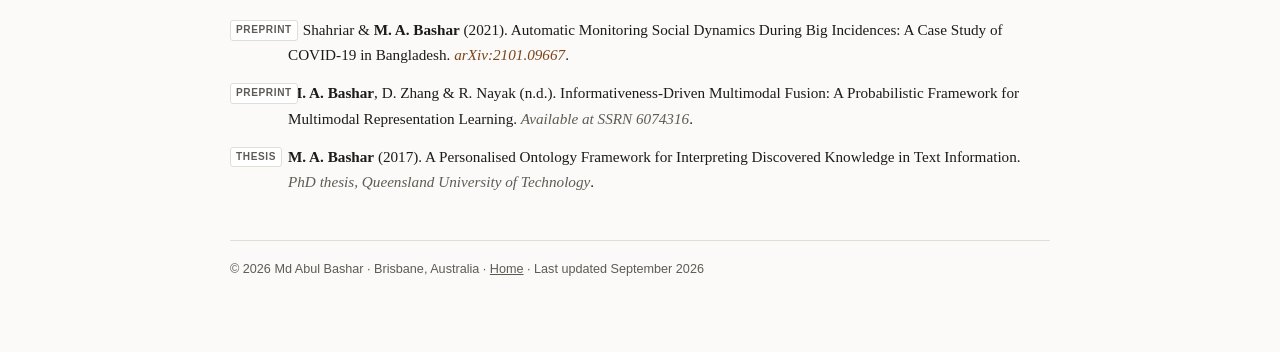
==== commit c8ae9ad5: "Update citation metrics to September 2026 (1,064 citations) Co-Authored-By: Claude Opus 5 <noreply@a" ====
--- a/publications.html
+++ b/publications.html
@@ -43,12 +43,12 @@
 
     <div class="metrics">
       <div class="metric"><b>49</b><span>Peer-reviewed</span></div>
-      <div class="metric"><b>1,048</b><span>Citations</span></div>
+      <div class="metric"><b>1,064</b><span>Citations</span></div>
       <div class="metric"><b>17</b><span>h-index</span></div>
       <div class="metric"><b>23</b><span>i10-index</span></div>
     </div>
     <p style="font-size:.88rem;color:var(--muted);margin-top:-6px">
-      Citation metrics from Google Scholar, August 2026.
+      Citation metrics from Google Scholar, September 2026.
     </p>
   </section>
 
@@ -200,7 +200,7 @@
 
   <footer>
     © 2026 Md Abul Bashar · Brisbane, Australia ·
-    <a href="index.html">Home</a> · Last updated August 2026
+    <a href="index.html">Home</a> · Last updated September 2026
   </footer>
 
 </main>
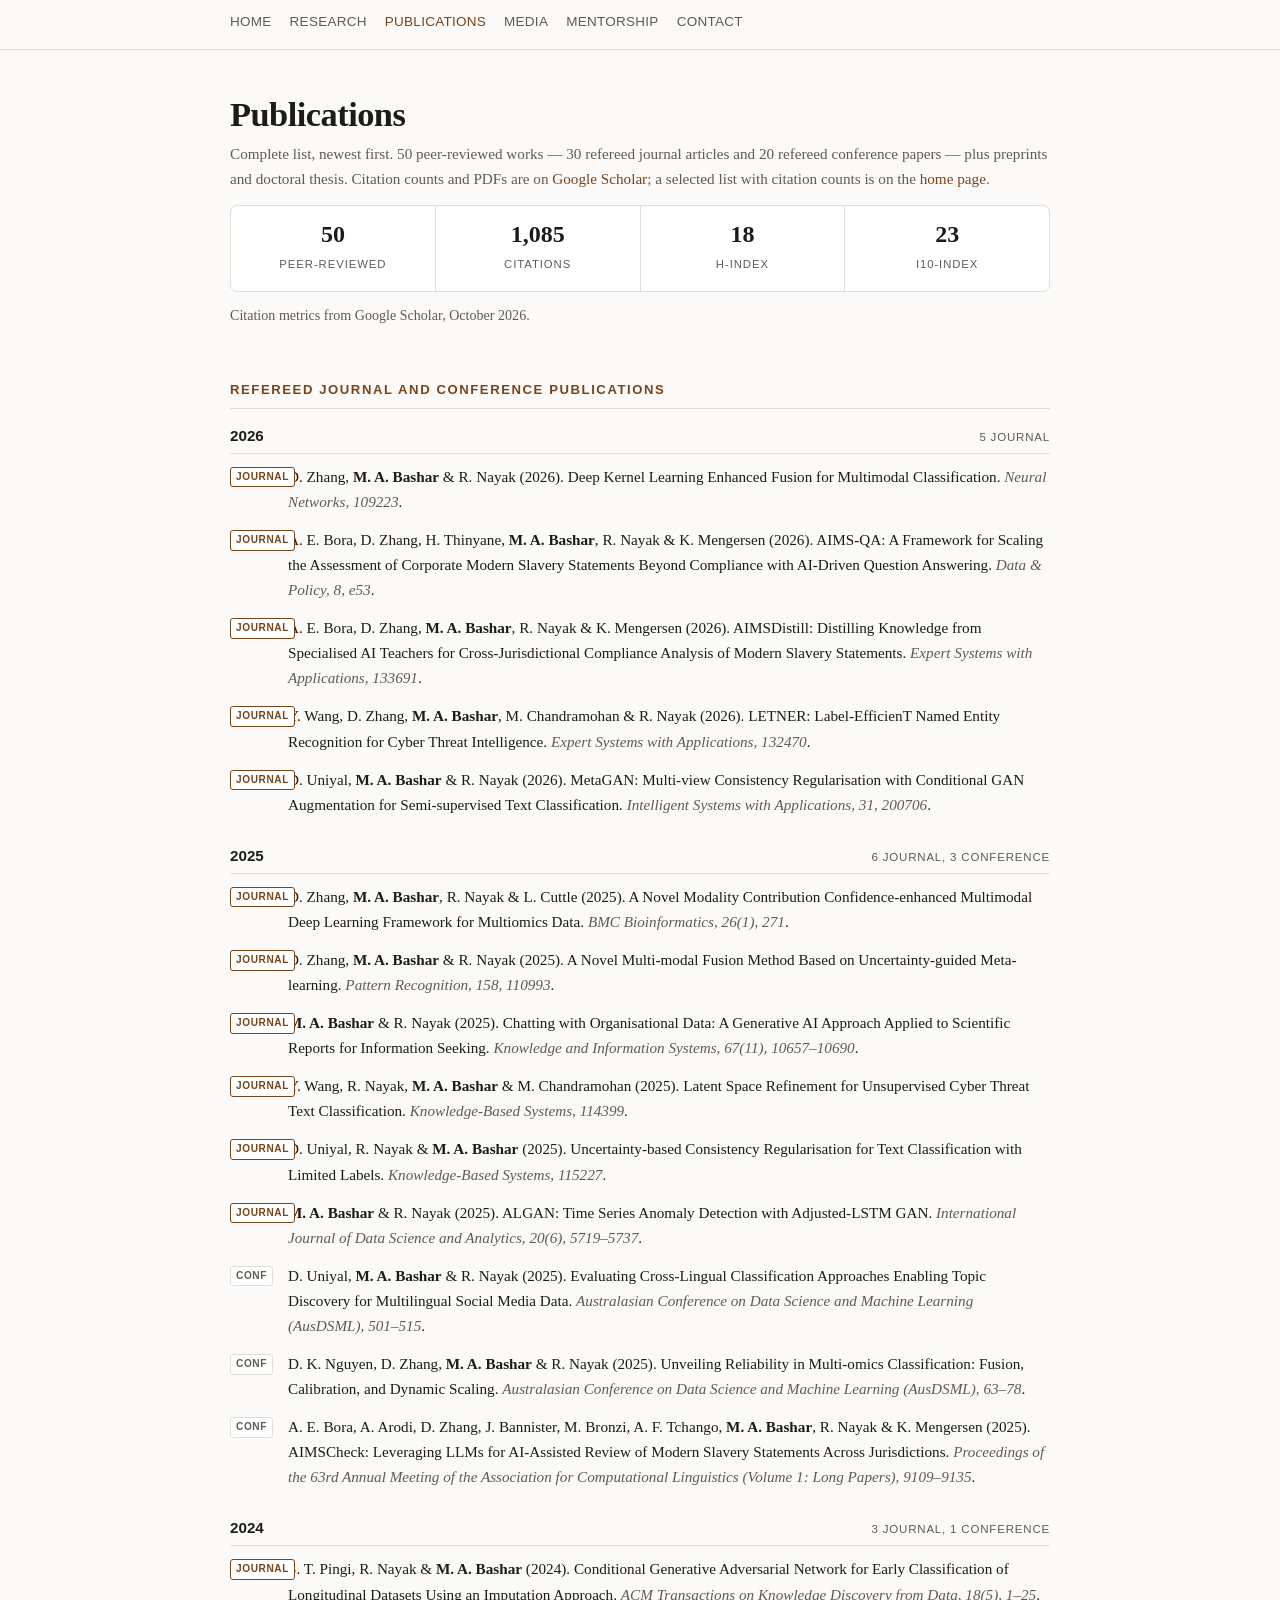
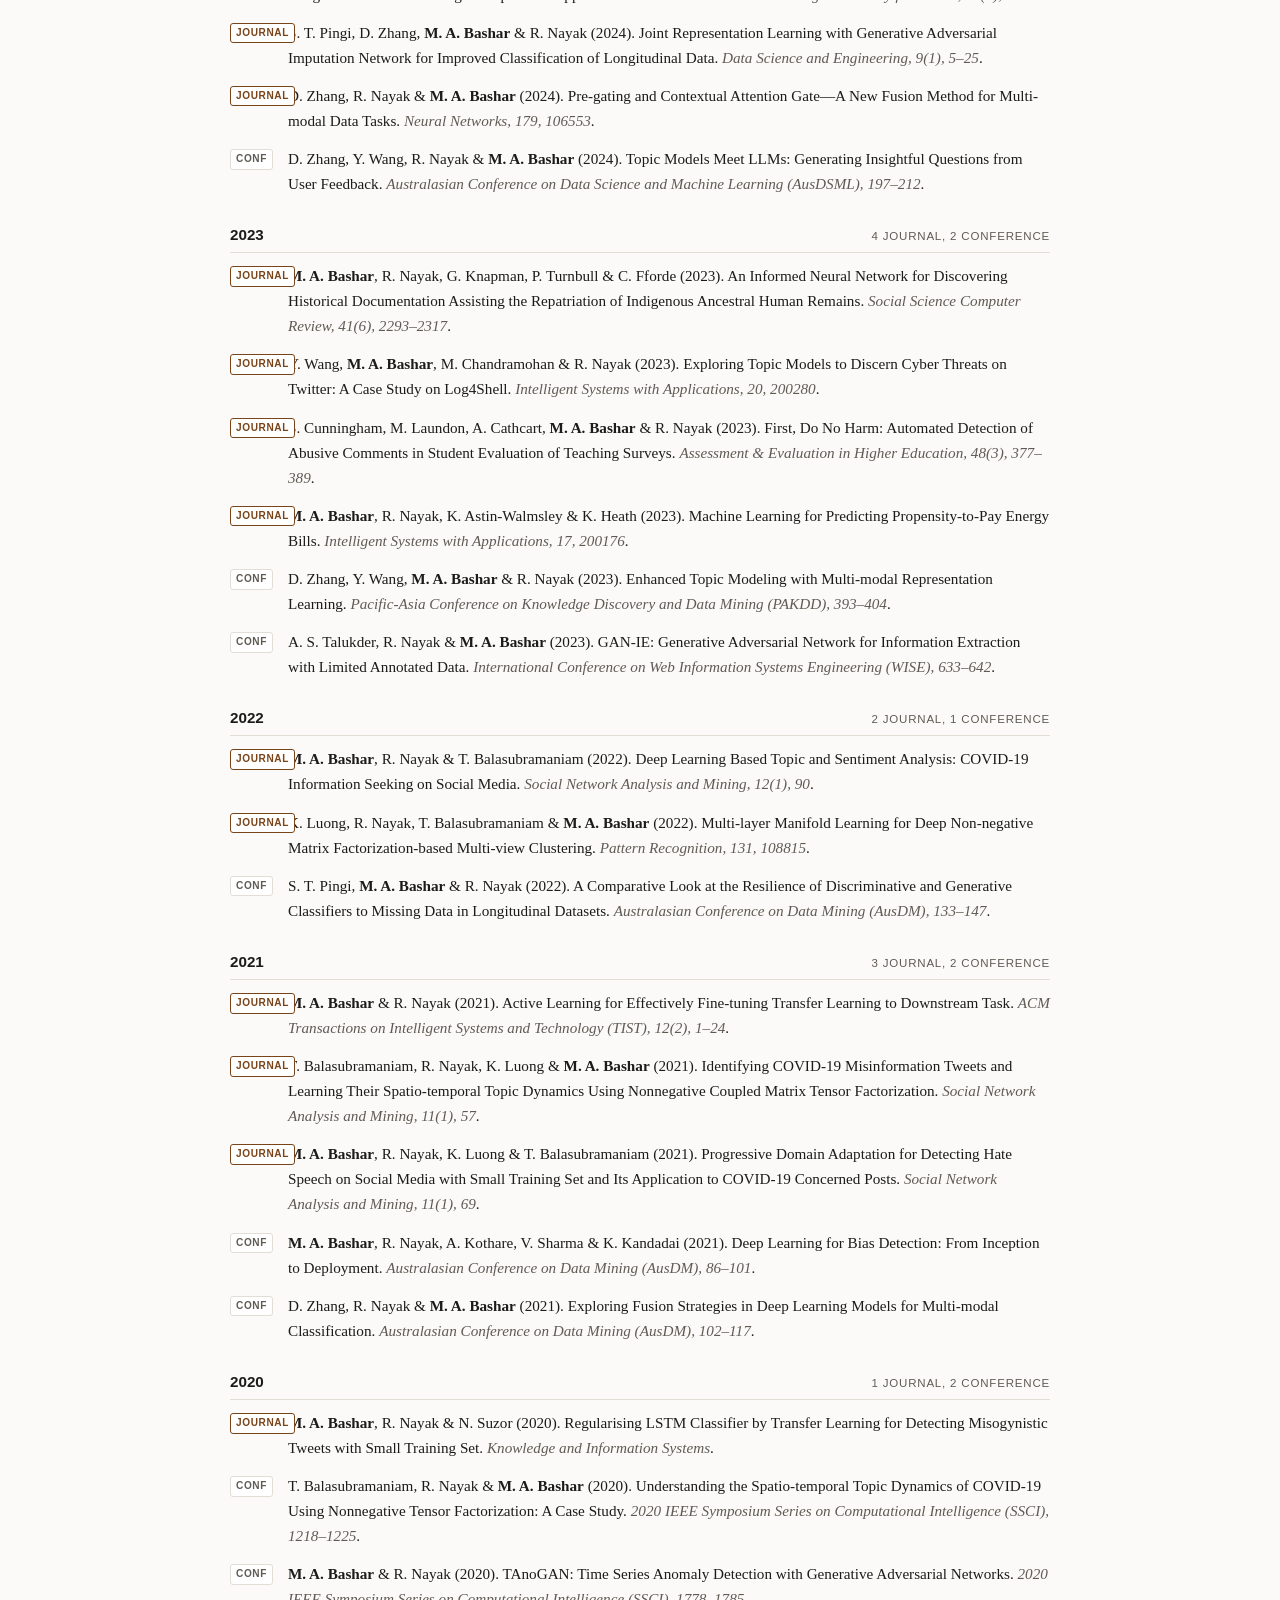
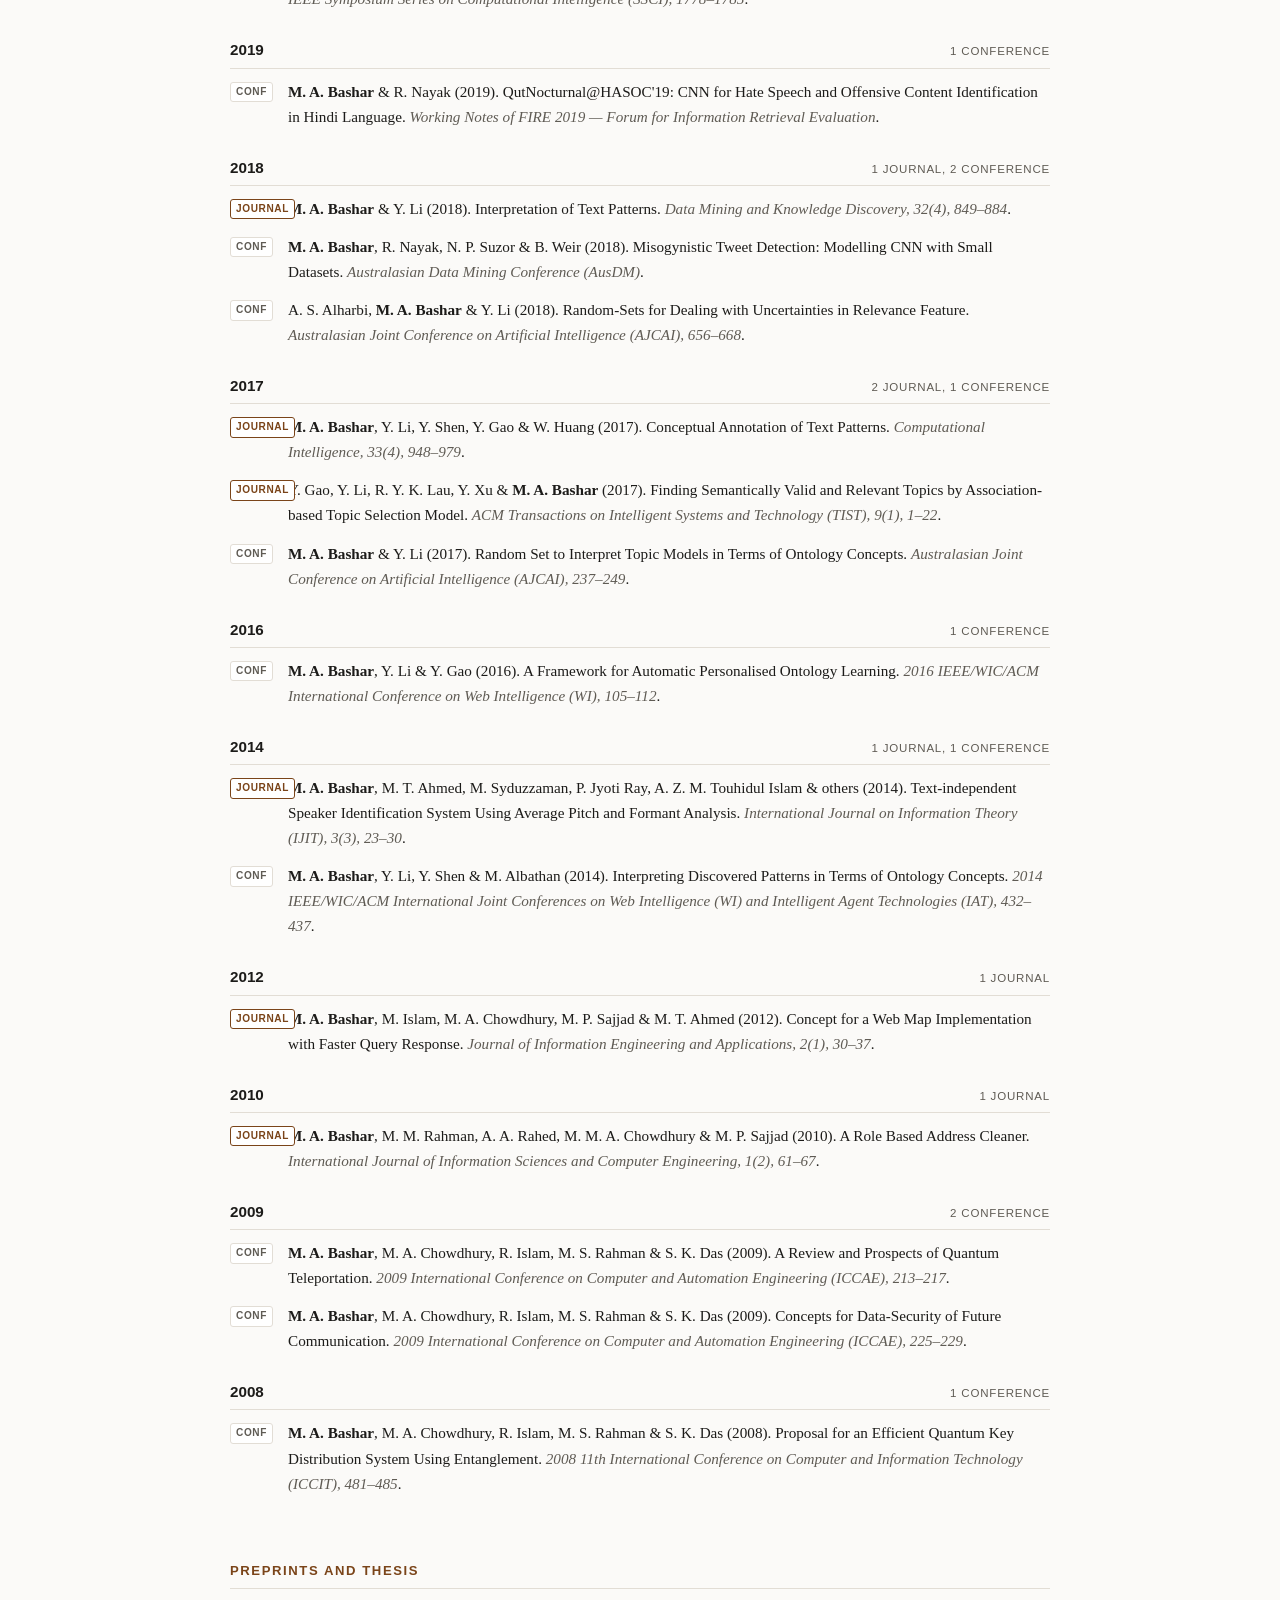
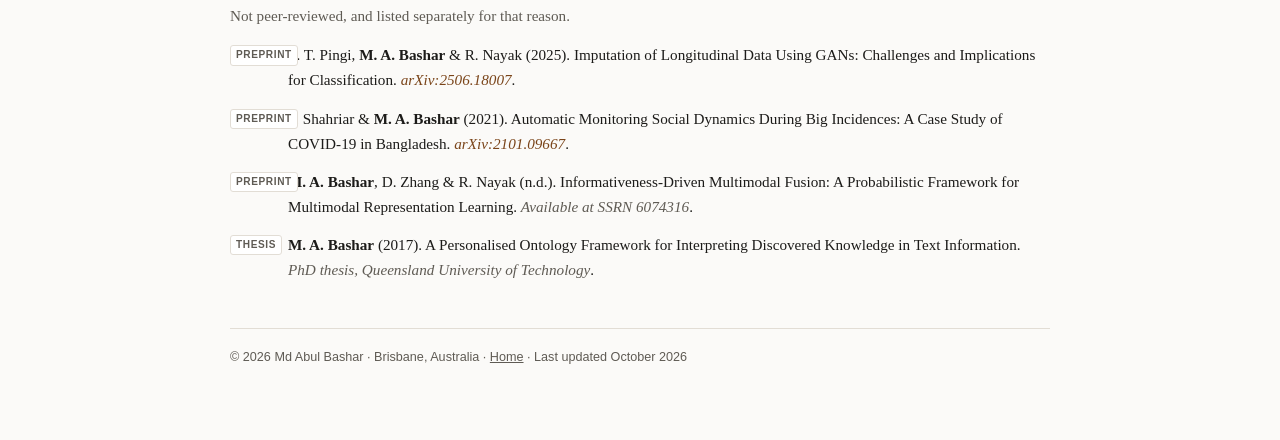
==== commit 6cacca17: "Update metrics (Oct 2026) and add accepted NeurIPS 2026 workshop paper" ====
--- a/publications.html
+++ b/publications.html
@@ -4,12 +4,12 @@
 <meta charset="utf-8">
 <meta name="viewport" content="width=device-width, initial-scale=1">
 <title>Publications — Md Abul Bashar</title>
-<meta name="description" content="Complete list of 49 publications by Md Abul Bashar, PhD — 29 refereed journal articles and 20 refereed conference papers in machine learning, natural language processing and data mining.">
+<meta name="description" content="Complete list of 50 publications by Md Abul Bashar, PhD — 30 refereed journal articles and 20 refereed conference papers in machine learning, natural language processing and data mining.">
 <link rel="canonical" href="https://mdabashar.github.io/publications.html">
 <meta property="og:type" content="website">
 <meta property="og:site_name" content="Md Abul Bashar">
 <meta property="og:title" content="Publications — Md Abul Bashar">
-<meta property="og:description" content="49 peer-reviewed publications in machine learning, NLP and data mining.">
+<meta property="og:description" content="50 peer-reviewed publications in machine learning, NLP and data mining.">
 <meta property="og:url" content="https://mdabashar.github.io/publications.html">
 <meta name="twitter:card" content="summary">
 <link rel="icon" href="data:image/svg+xml,<svg xmlns='http://www.w3.org/2000/svg' viewBox='0 0 100 100'><text y='.9em' font-size='90'>📊</text></svg>">
@@ -33,7 +33,7 @@
   <section id="all" style="padding-top:44px">
     <h1>Publications</h1>
     <p class="lede">
-      Complete list, newest first. 49 peer-reviewed works — 29 refereed journal
+      Complete list, newest first. 50 peer-reviewed works — 30 refereed journal
       articles and 20 refereed conference papers — plus preprints and doctoral thesis.
       Citation counts and PDFs are on
       <a href="https://scholar.google.com/citations?user=agCLa4gAAAAJ&amp;hl=en">Google Scholar</a>;
@@ -42,22 +42,23 @@
     </p>
 
     <div class="metrics">
-      <div class="metric"><b>49</b><span>Peer-reviewed</span></div>
-      <div class="metric"><b>1,064</b><span>Citations</span></div>
-      <div class="metric"><b>17</b><span>h-index</span></div>
+      <div class="metric"><b>50</b><span>Peer-reviewed</span></div>
+      <div class="metric"><b>1,085</b><span>Citations</span></div>
+      <div class="metric"><b>18</b><span>h-index</span></div>
       <div class="metric"><b>23</b><span>i10-index</span></div>
     </div>
     <p style="font-size:.88rem;color:var(--muted);margin-top:-6px">
-      Citation metrics from Google Scholar, September 2026.
+      Citation metrics from Google Scholar, October 2026.
     </p>
   </section>
 
   <section id="refereed">
     <h2>Refereed journal and conference publications</h2>
       <div class="yeargroup">
-        <h3 class="yearhead">2026 <span>4 journal</span></h3>
+        <h3 class="yearhead">2026 <span>5 journal</span></h3>
         <ul class="publist">
         <li><span class="tag j">Journal</span>D. Zhang, <strong>M. A. Bashar</strong> &amp; R. Nayak (2026). Deep Kernel Learning Enhanced Fusion for Multimodal Classification. <span class="venue">Neural Networks, 109223</span>.</li>
+        <li><span class="tag j">Journal</span>A. E. Bora, D. Zhang, H. Thinyane, <strong>M. A. Bashar</strong>, R. Nayak &amp; K. Mengersen (2026). AIMS-QA: A Framework for Scaling the Assessment of Corporate Modern Slavery Statements Beyond Compliance with AI-Driven Question Answering. <span class="venue">Data &amp; Policy, 8, e53</span>.</li>
         <li><span class="tag j">Journal</span>A. E. Bora, D. Zhang, <strong>M. A. Bashar</strong>, R. Nayak &amp; K. Mengersen (2026). AIMSDistill: Distilling Knowledge from Specialised AI Teachers for Cross-Jurisdictional Compliance Analysis of Modern Slavery Statements. <span class="venue">Expert Systems with Applications, 133691</span>.</li>
         <li><span class="tag j">Journal</span>Y. Wang, D. Zhang, <strong>M. A. Bashar</strong>, M. Chandramohan &amp; R. Nayak (2026). LETNER: Label-EfficienT Named Entity Recognition for Cyber Threat Intelligence. <span class="venue">Expert Systems with Applications, 132470</span>.</li>
         <li><span class="tag j">Journal</span>D. Uniyal, <strong>M. A. Bashar</strong> &amp; R. Nayak (2026). MetaGAN: Multi-view Consistency Regularisation with Conditional GAN Augmentation for Semi-supervised Text Classification. <span class="venue">Intelligent Systems with Applications, 31, 200706</span>.</li>
@@ -200,7 +201,7 @@
 
   <footer>
     © 2026 Md Abul Bashar · Brisbane, Australia ·
-    <a href="index.html">Home</a> · Last updated September 2026
+    <a href="index.html">Home</a> · Last updated October 2026
   </footer>
 
 </main>
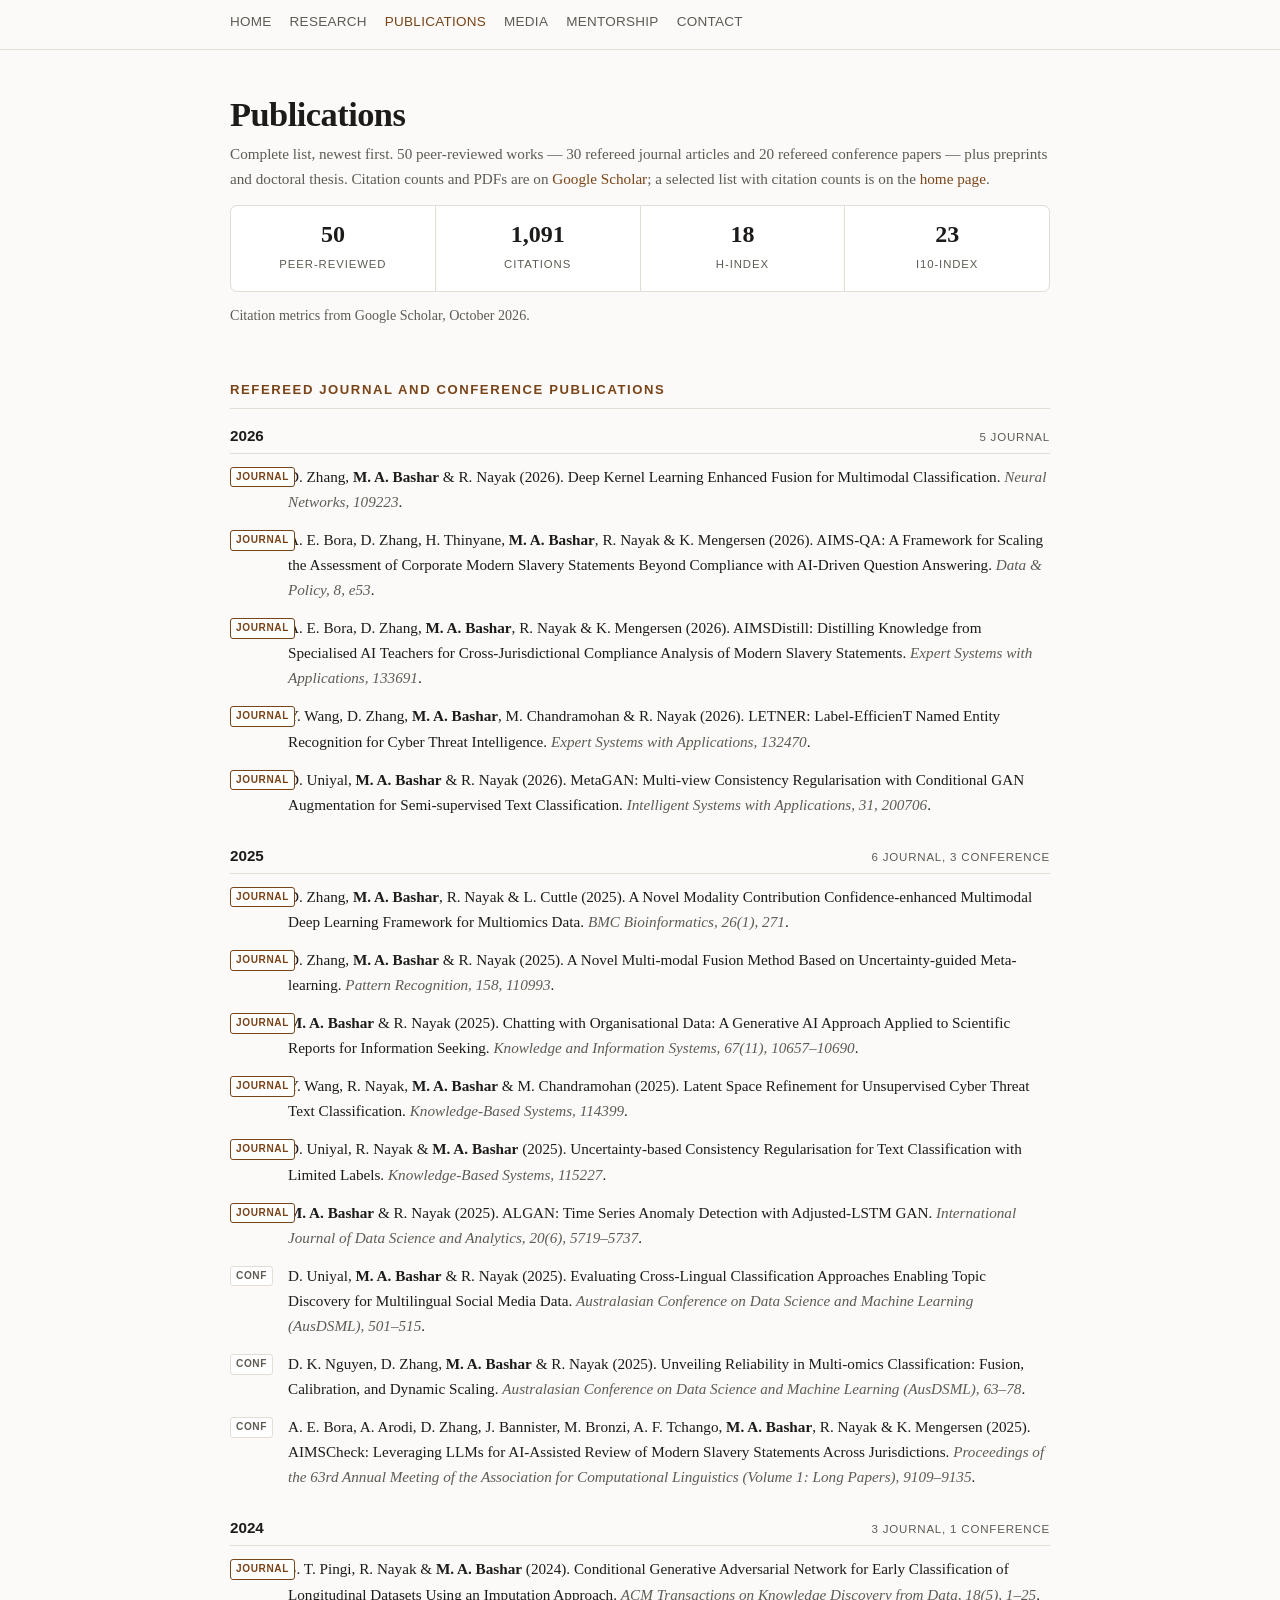
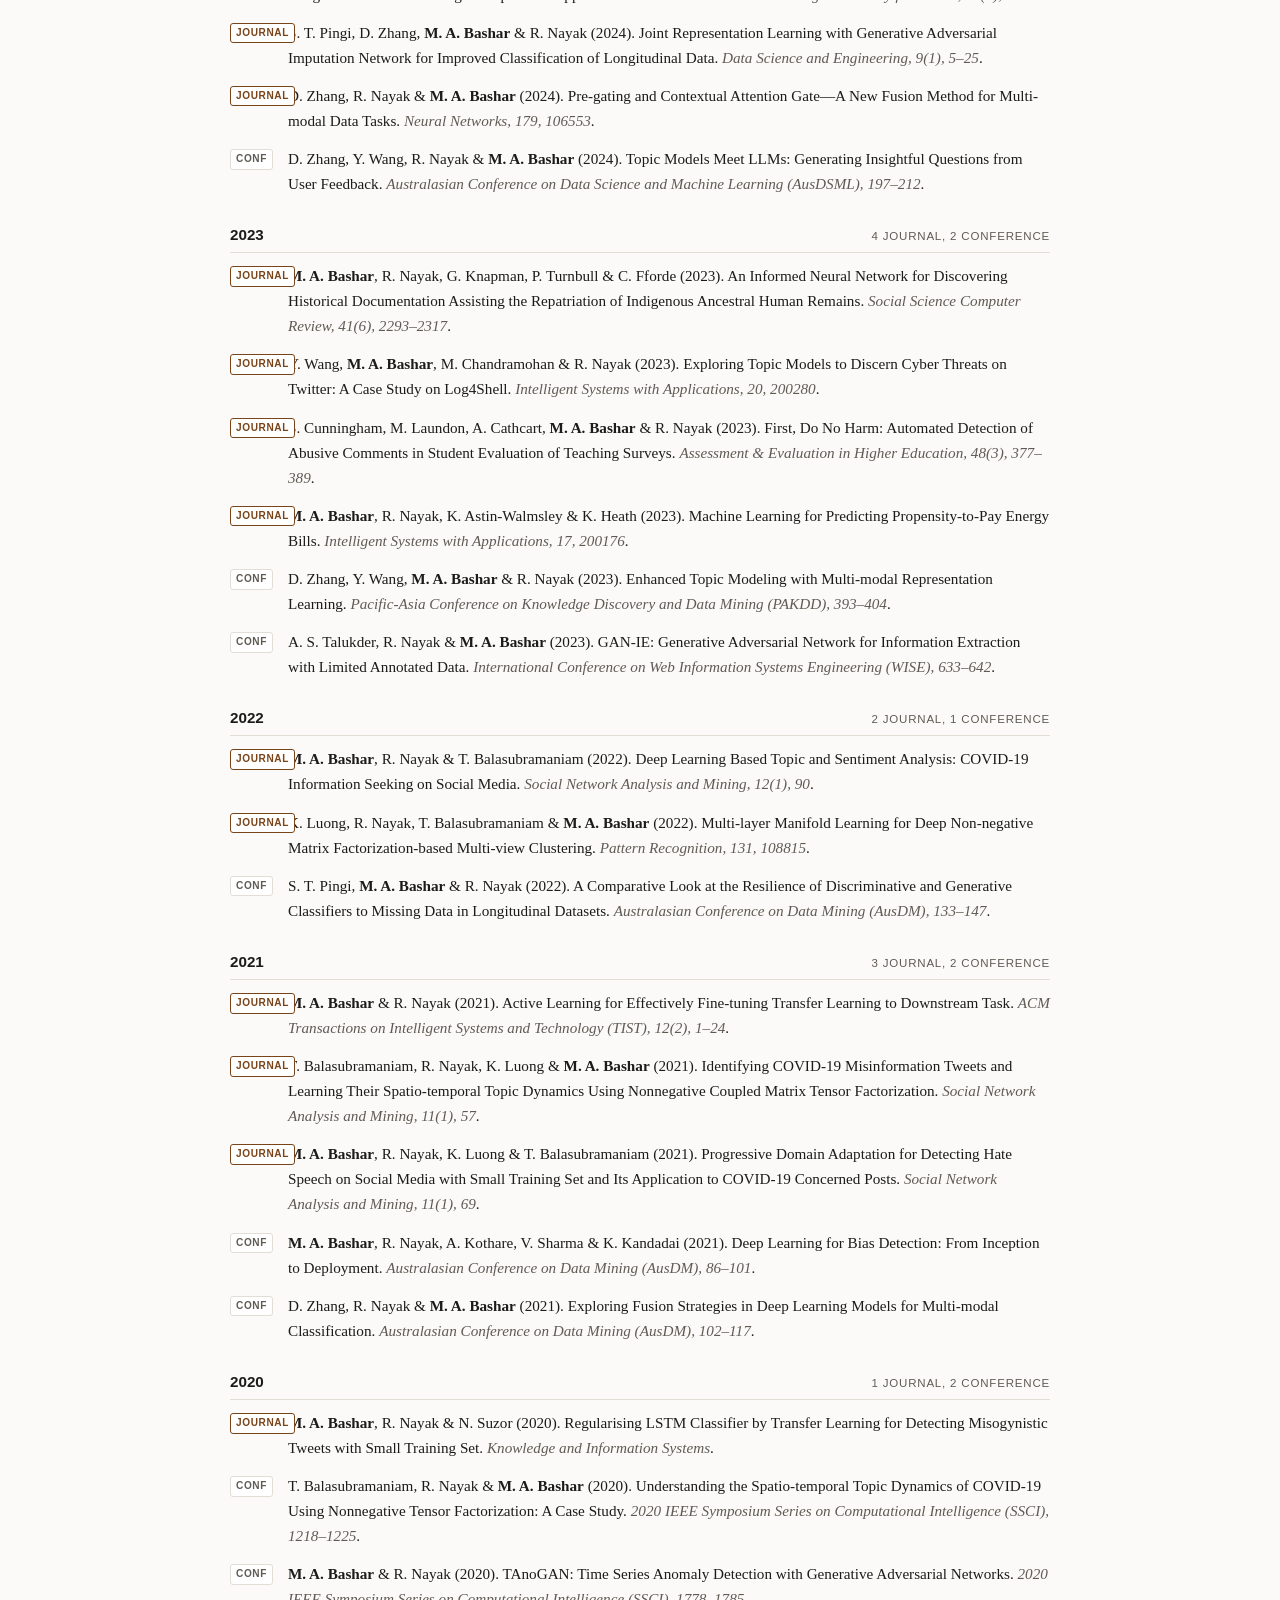
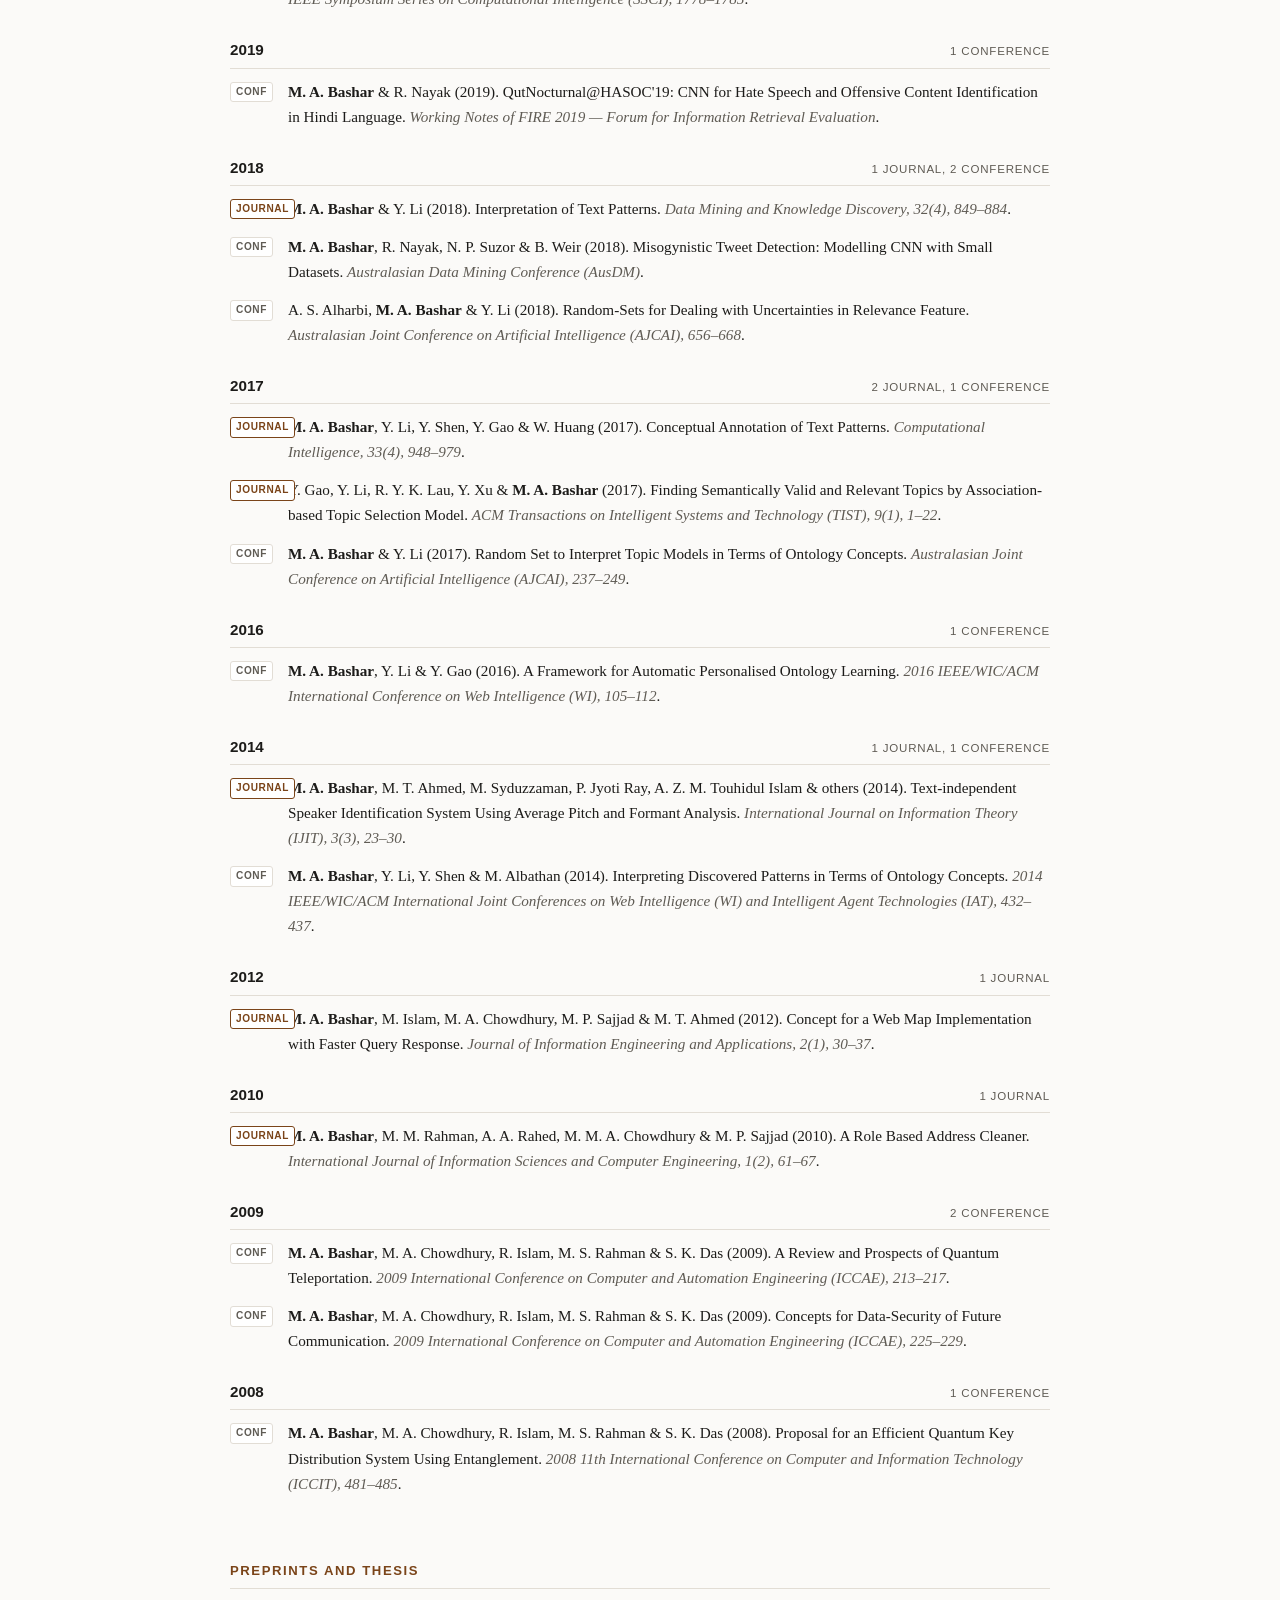
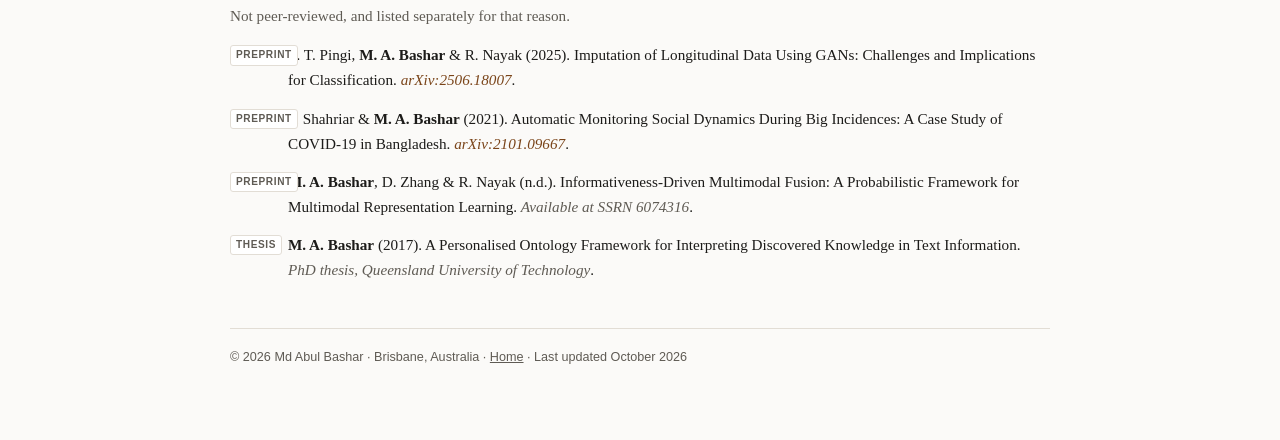
==== commit 94d67f80: "Update citation metrics (Google Scholar, 10 October 2026)" ====
--- a/publications.html
+++ b/publications.html
@@ -43,7 +43,7 @@
 
     <div class="metrics">
       <div class="metric"><b>50</b><span>Peer-reviewed</span></div>
-      <div class="metric"><b>1,085</b><span>Citations</span></div>
+      <div class="metric"><b>1,091</b><span>Citations</span></div>
       <div class="metric"><b>18</b><span>h-index</span></div>
       <div class="metric"><b>23</b><span>i10-index</span></div>
     </div>
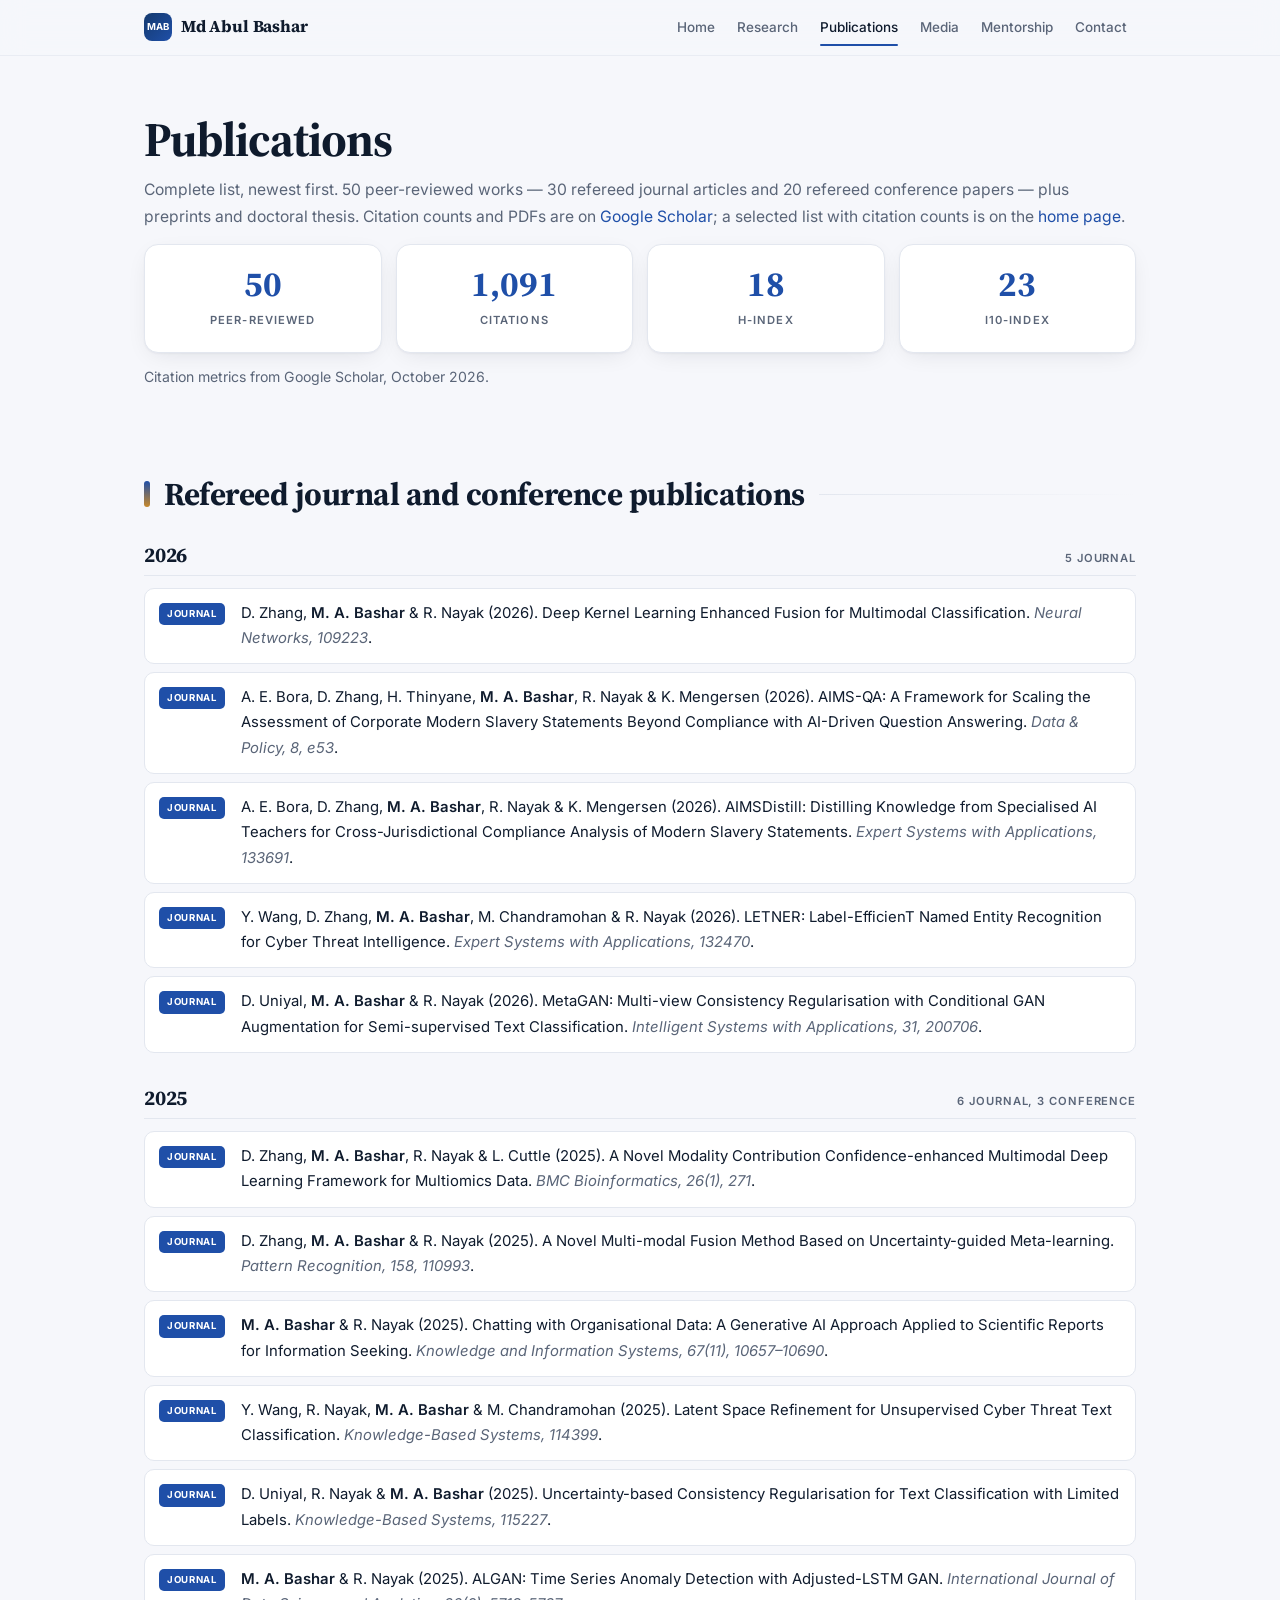
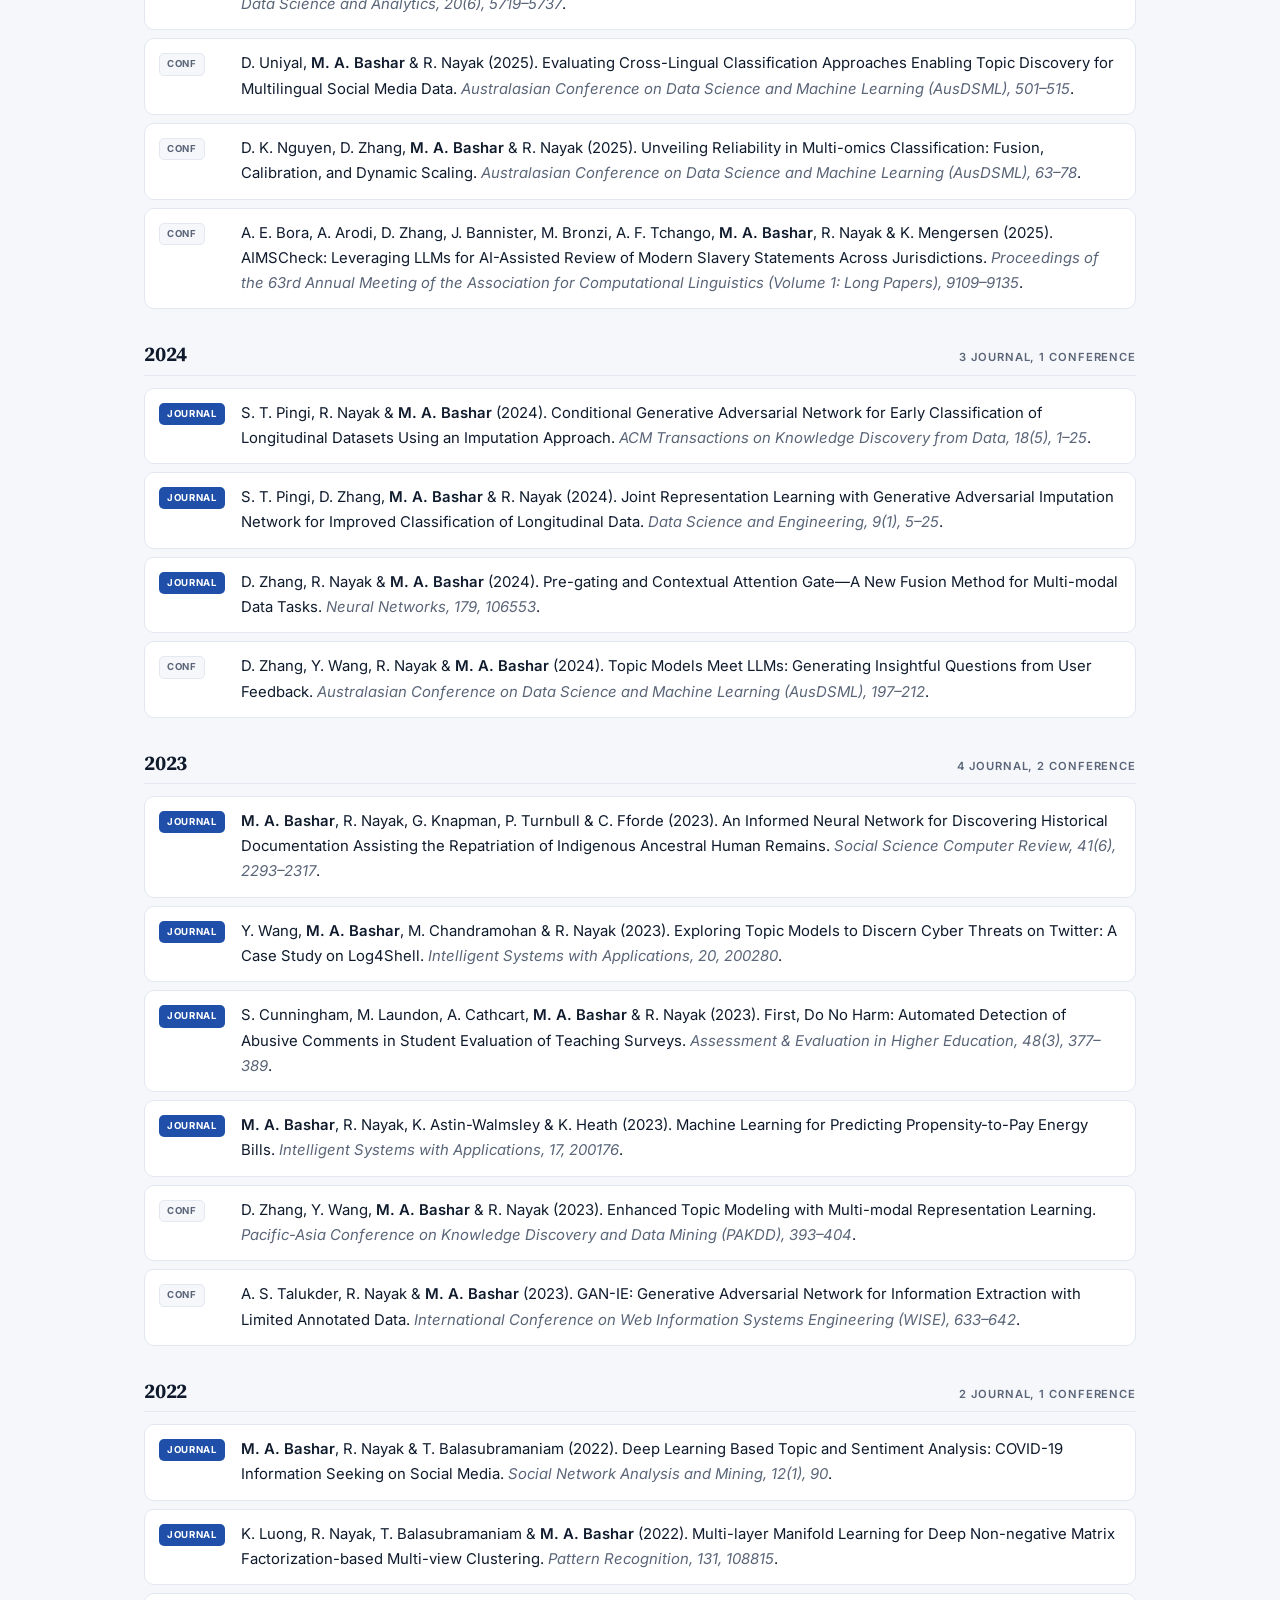
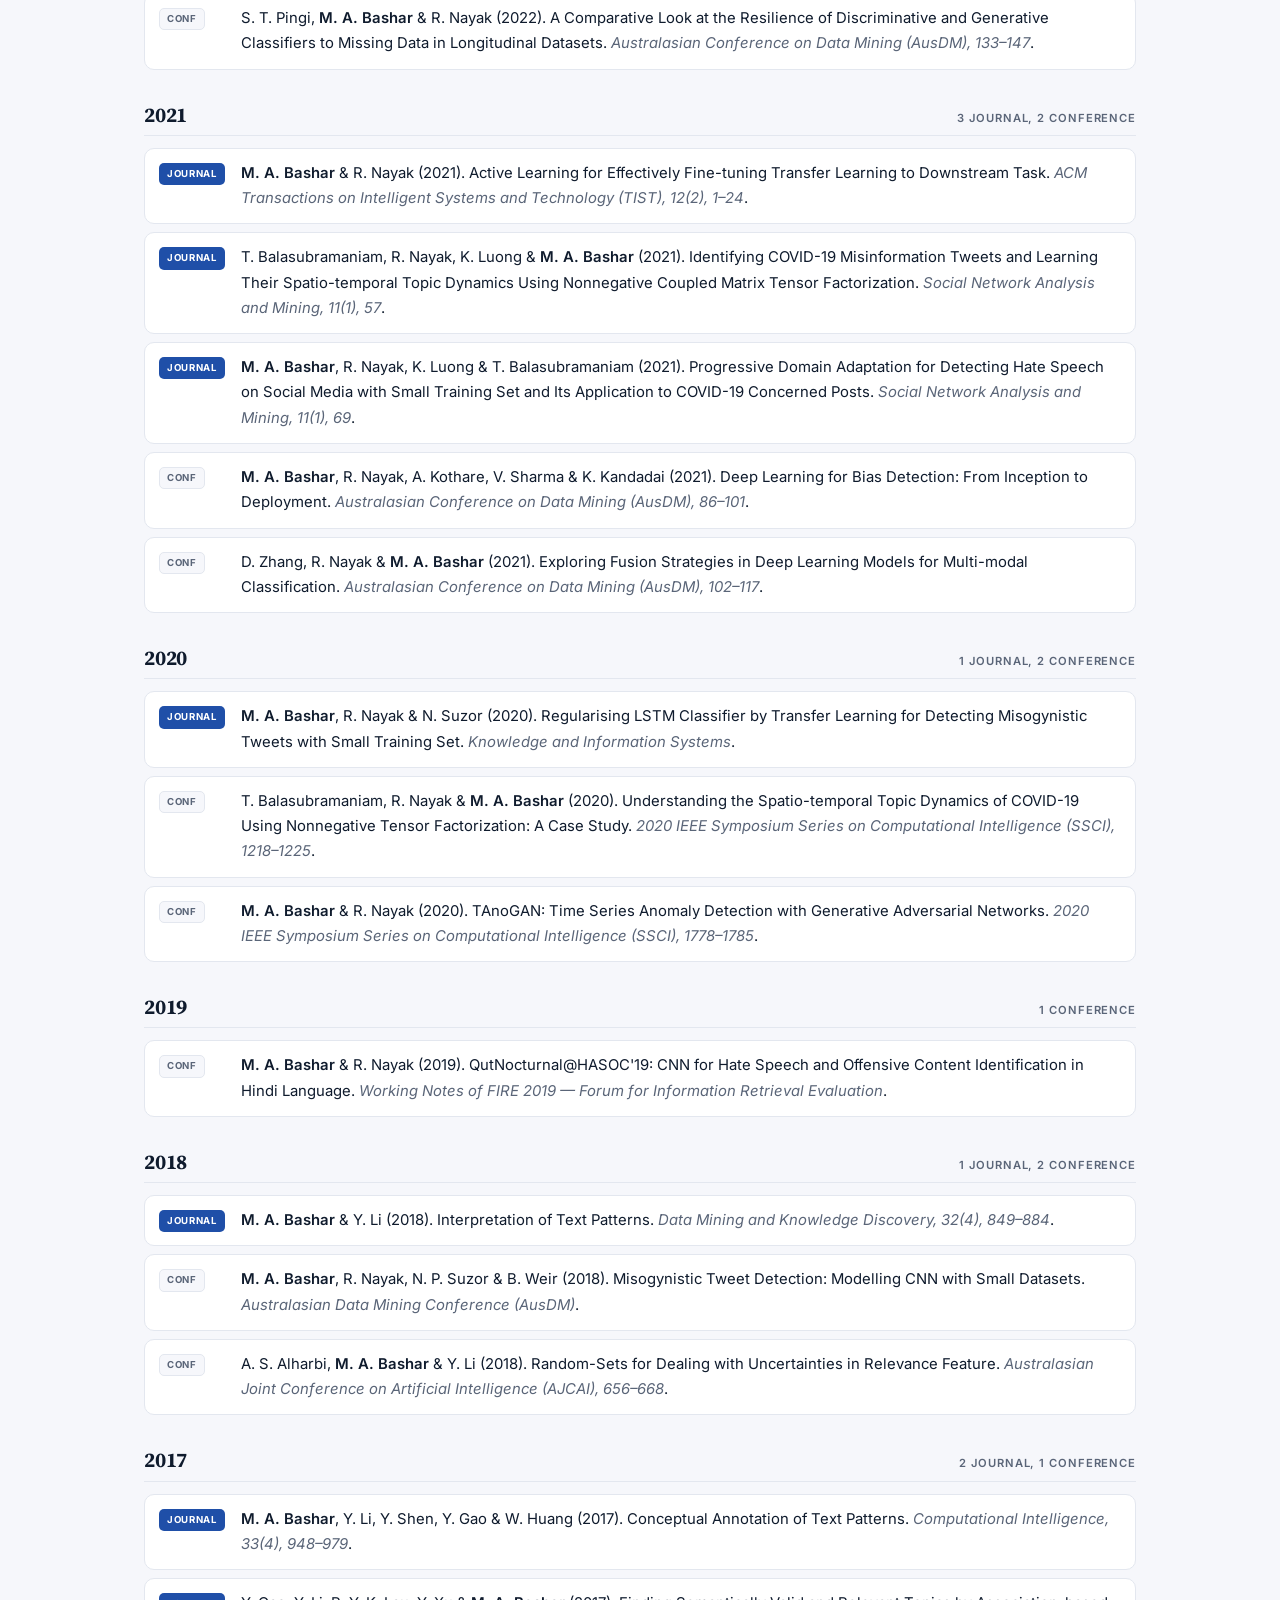
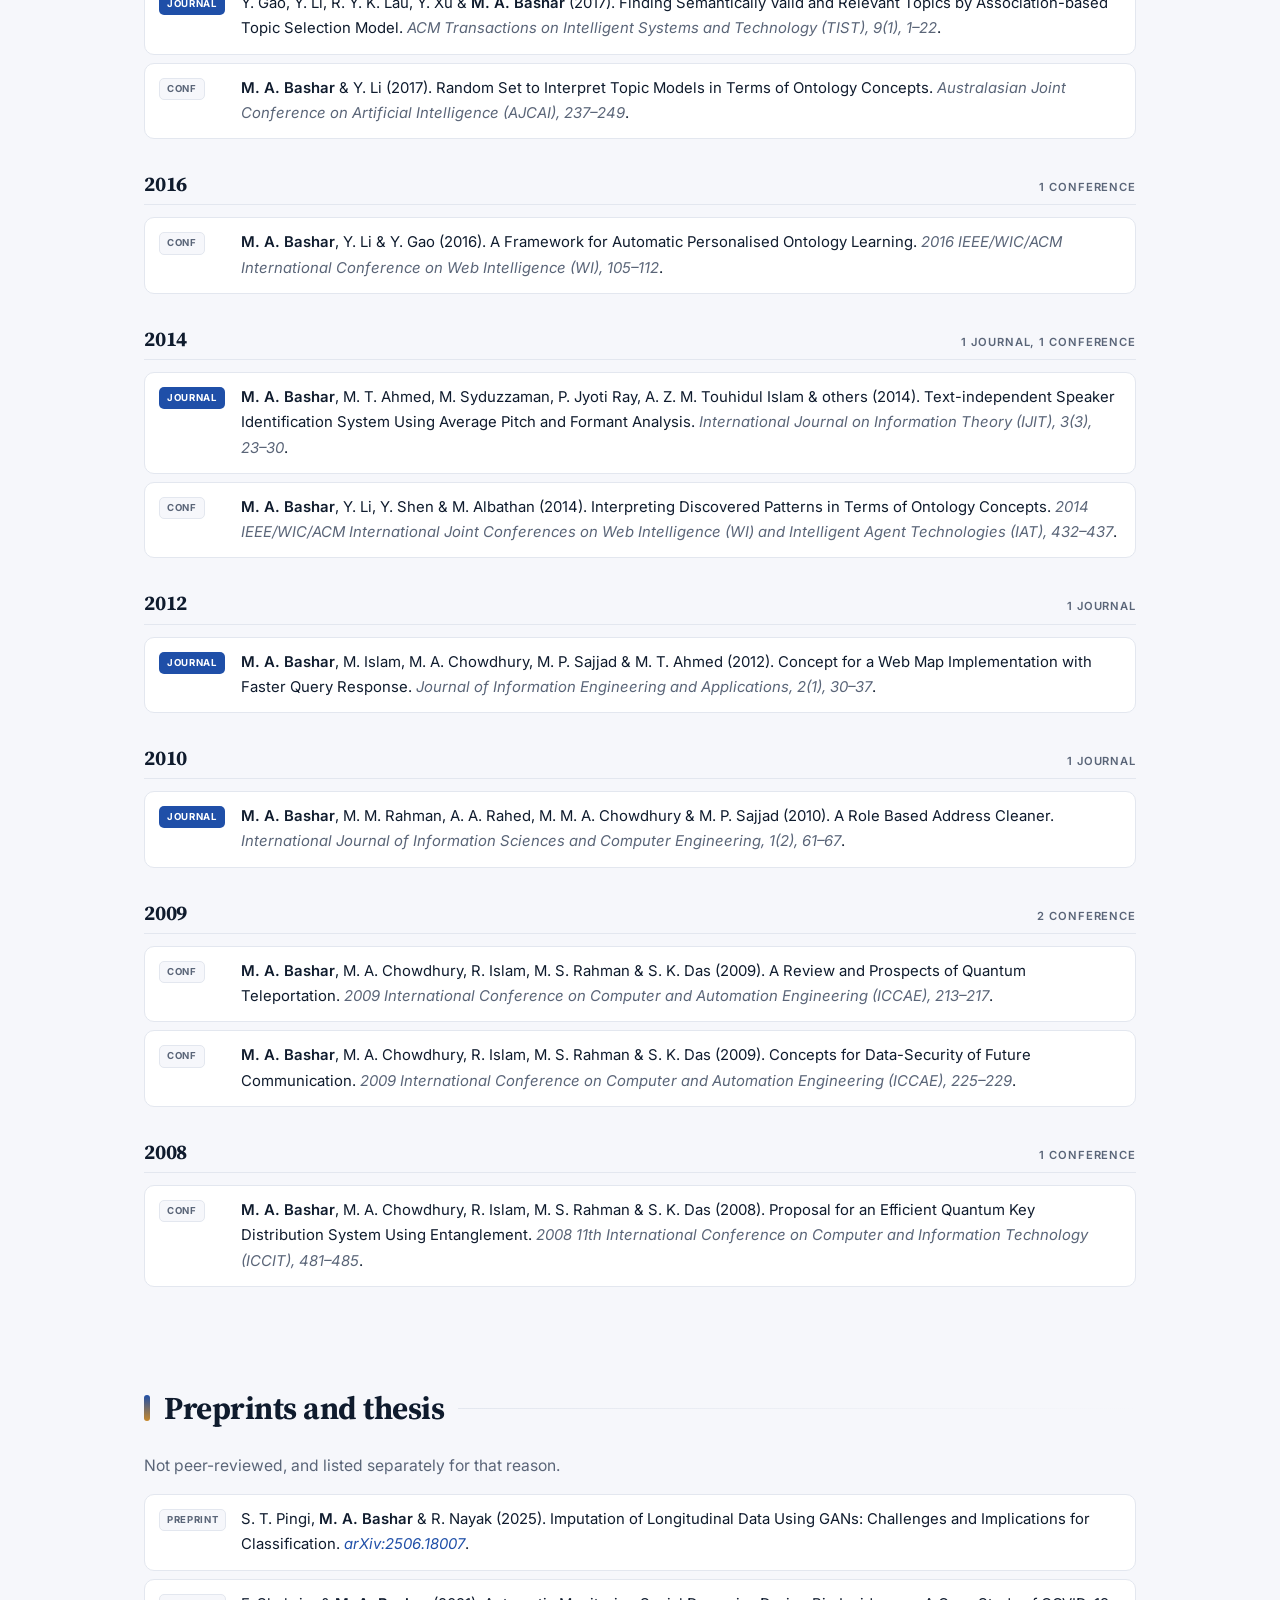
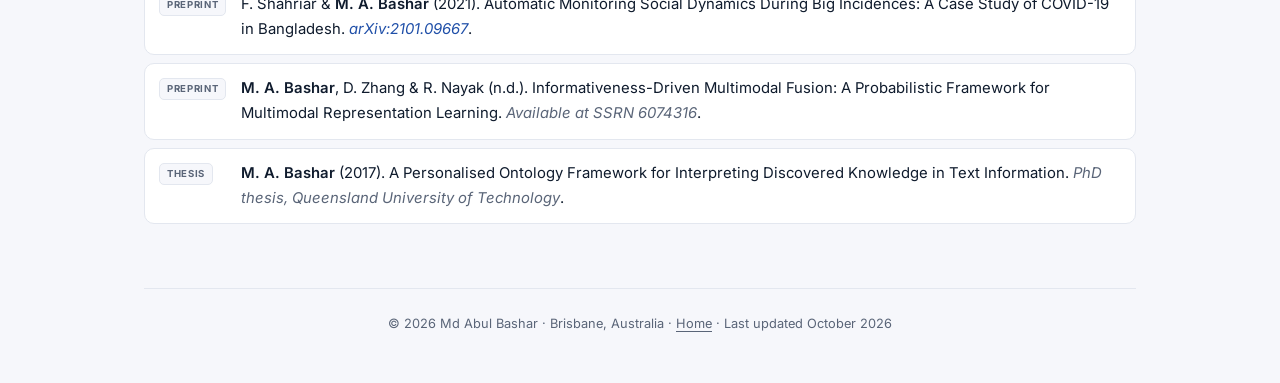
==== commit 1b3c9147: "Redesign site: navy hero, timeline, cards, refreshed typography" ====
--- a/publications.html
+++ b/publications.html
@@ -13,11 +13,16 @@
 <meta property="og:url" content="https://mdabashar.github.io/publications.html">
 <meta name="twitter:card" content="summary">
 <link rel="icon" href="data:image/svg+xml,<svg xmlns='http://www.w3.org/2000/svg' viewBox='0 0 100 100'><text y='.9em' font-size='90'>📊</text></svg>">
+<link rel="preconnect" href="https://fonts.googleapis.com">
+<link rel="preconnect" href="https://fonts.gstatic.com" crossorigin>
+<link rel="stylesheet" href="https://fonts.googleapis.com/css2?family=Inter:wght@400;500;600;700&family=Source+Serif+4:opsz,wght@8..60,400;8..60,600;8..60,700&display=swap">
 <link rel="stylesheet" href="style.css">
 </head>
 <body>
 
 <nav>
+  <div class="navin">
+  <a class="brand" href="index.html"><i>MAB</i><span>Md Abul Bashar</span></a>
   <ul>
     <li><a href="index.html">Home</a></li>
     <li><a href="index.html#research">Research</a></li>
@@ -26,11 +31,12 @@
     <li><a href="index.html#mentorship">Mentorship</a></li>
     <li><a href="index.html#contact">Contact</a></li>
   </ul>
+  </div>
 </nav>
 
 <main>
 
-  <section id="all" style="padding-top:44px">
+  <section id="all">
     <h1>Publications</h1>
     <p class="lede">
       Complete list, newest first. 50 peer-reviewed works — 30 refereed journal
--- a/style.css
+++ b/style.css
@@ -2,185 +2,427 @@
    Shared stylesheet for mdabashar.github.io
    Extracted from index.html on 2026-08-20 when publications.html was added,
    so the two pages cannot drift apart visually.
+   Redesigned 2026-11-02: navy hero band, timeline, cards, scroll reveal.
    =========================================================================== */
 
 :root{
-  --bg:#fbfaf8; --surface:#fff; --ink:#1c1b19; --muted:#5f5b54;
-  --rule:#e2ddd5; --accent:#7a4419; --accent-soft:#f2ece4;
-  --serif:Charter,"Bitstream Charter","Iowan Old Style",Georgia,Cambria,"Times New Roman",serif;
-  --sans:-apple-system,BlinkMacSystemFont,"Segoe UI",Roboto,Helvetica,Arial,sans-serif;
+  --bg:#f6f7fb; --surface:#fff; --ink:#0f1b2d; --muted:#5a6578;
+  --rule:#e3e7ef; --accent:#1f4fa8; --accent-2:#c8892b; --accent-soft:#eaf0fb;
+  --hero-1:#0b1d3a; --hero-2:#143a6e; --hero-ink:#f3f6fb; --hero-muted:#b9c6db;
+  --shadow:0 1px 2px rgba(15,27,45,.04), 0 6px 24px -8px rgba(15,27,45,.12);
+  --shadow-lg:0 2px 4px rgba(15,27,45,.05), 0 18px 40px -14px rgba(15,27,45,.22);
+  --radius:14px;
+  --serif:"Source Serif 4",Charter,"Iowan Old Style",Georgia,Cambria,serif;
+  --sans:Inter,-apple-system,BlinkMacSystemFont,"Segoe UI",Roboto,Helvetica,Arial,sans-serif;
 }
 @media (prefers-color-scheme:dark){
   :root{
-    --bg:#16151a; --surface:#1d1c22; --ink:#eae7e1; --muted:#a6a099;
-    --rule:#33313a; --accent:#e0a071; --accent-soft:#26242c;
+    --bg:#0b1220; --surface:#121b2c; --ink:#e7ecf4; --muted:#9aa6ba;
+    --rule:#223049; --accent:#7fa9ff; --accent-2:#e6b05a; --accent-soft:#16233b;
+    --hero-1:#060d1a; --hero-2:#10264a;
+    --shadow:0 1px 2px rgba(0,0,0,.3), 0 8px 26px -10px rgba(0,0,0,.6);
+    --shadow-lg:0 2px 4px rgba(0,0,0,.3), 0 20px 44px -14px rgba(0,0,0,.7);
   }
 }
 *{box-sizing:border-box}
-html{scroll-behavior:smooth; scroll-padding-top:64px}
+html{scroll-behavior:smooth; scroll-padding-top:72px}
 body{
   margin:0; background:var(--bg); color:var(--ink);
-  font-family:var(--serif); font-size:17px; line-height:1.65;
-  -webkit-text-size-adjust:100%;
-}
-a{color:var(--accent); text-decoration:none}
-a:hover{text-decoration:underline}
+  font-family:var(--sans); font-size:16.5px; line-height:1.7;
+  -webkit-text-size-adjust:100%; -webkit-font-smoothing:antialiased;
+}
+a{color:var(--accent); text-decoration:none; transition:color .15s}
+a:hover{text-decoration:underline; text-underline-offset:3px}
+strong{font-weight:600}
+::selection{background:color-mix(in srgb, var(--accent) 25%, transparent)}
 
 /* ---- navigation ---- */
 nav{
   position:sticky; top:0; z-index:20;
-  background:color-mix(in srgb, var(--bg) 92%, transparent);
-  backdrop-filter:saturate(180%) blur(8px);
-  border-bottom:1px solid var(--rule);
+  background:color-mix(in srgb, var(--bg) 82%, transparent);
+  backdrop-filter:saturate(180%) blur(12px);
+  -webkit-backdrop-filter:saturate(180%) blur(12px);
+  border-bottom:1px solid color-mix(in srgb, var(--rule) 70%, transparent);
+}
+.navin{
+  max-width:1040px; margin:0 auto; padding:0 24px;
+  display:flex; align-items:center; gap:24px;
+}
+.brand{
+  font-family:var(--serif); font-weight:700; font-size:1.05rem;
+  color:var(--ink); white-space:nowrap; letter-spacing:-.01em;
+  display:flex; align-items:center; gap:9px;
+}
+.brand:hover{text-decoration:none; color:var(--accent)}
+.brand i{
+  font-style:normal; font-family:var(--sans); font-size:.6rem; font-weight:700;
+  width:28px; height:28px; border-radius:8px; display:grid; place-items:center;
+  color:#fff; background:linear-gradient(135deg,var(--hero-2),var(--accent));
+  letter-spacing:.02em;
 }
 nav ul{
-  margin:0 auto; padding:0 20px; max-width:860px;
-  display:flex; flex-wrap:wrap; gap:2px 18px; list-style:none;
-  font-family:var(--sans); font-size:13.5px; letter-spacing:.02em;
-}
-nav a{
-  display:block; padding:11px 0; color:var(--muted);
-  text-transform:uppercase; font-weight:500;
-}
-nav a:hover{color:var(--accent); text-decoration:none}
-nav a.here{color:var(--accent)}
+  margin:0 0 0 auto; padding:0;
+  display:flex; flex-wrap:wrap; justify-content:flex-end; gap:0 4px; list-style:none;
+  font-size:13.5px;
+}
+nav li{margin:0}
+nav ul a{
+  display:block; padding:16px 9px; color:var(--muted); font-weight:500;
+  position:relative;
+}
+nav ul a::after{
+  content:""; position:absolute; left:9px; right:9px; bottom:9px; height:2px;
+  border-radius:2px; background:var(--accent); transform:scaleX(0);
+  transition:transform .2s ease;
+}
+nav ul a:hover{color:var(--ink); text-decoration:none}
+nav ul a:hover::after, nav ul a.here::after{transform:scaleX(1)}
+nav ul a.here{color:var(--ink)}
+
+/* ---- hero ---- */
+.hero{
+  position:relative; overflow:hidden; color:var(--hero-ink);
+  background:
+    radial-gradient(900px 420px at 85% -10%, rgba(127,169,255,.28), transparent 60%),
+    radial-gradient(700px 380px at -5% 110%, rgba(200,137,43,.20), transparent 60%),
+    linear-gradient(135deg,var(--hero-1),var(--hero-2));
+}
+.hero::before{
+  /* faint dot grid */
+  content:""; position:absolute; inset:0; pointer-events:none;
+  background-image:radial-gradient(rgba(255,255,255,.09) 1px, transparent 1px);
+  background-size:22px 22px;
+  mask-image:linear-gradient(180deg,#000 0%,transparent 95%);
+  -webkit-mask-image:linear-gradient(180deg,#000 0%,transparent 95%);
+}
+.hero-in{
+  position:relative; max-width:1040px; margin:0 auto; padding:76px 24px 84px;
+  display:flex; gap:44px; align-items:center; flex-wrap:wrap;
+}
+.photo{
+  width:188px; height:188px; border-radius:50%; object-fit:cover; flex:none;
+  border:4px solid rgba(255,255,255,.9);
+  box-shadow:0 0 0 8px rgba(255,255,255,.08), 0 24px 50px -16px rgba(0,0,0,.6);
+  background:var(--hero-2);
+}
+.headtext{flex:1 1 420px; min-width:260px}
+.eyebrow{
+  font-size:.74rem; font-weight:600; letter-spacing:.16em; text-transform:uppercase;
+  color:var(--accent-2); margin:0 0 10px;
+}
+.hero h1{
+  font-family:var(--serif); font-size:clamp(2.3rem,5vw,3.4rem); line-height:1.06;
+  margin:0 0 14px; letter-spacing:-.02em; font-weight:700; color:#fff;
+}
+.role{font-size:1rem; color:var(--hero-muted); margin:0 0 22px; line-height:1.65}
+.role strong{color:#fff; font-weight:600; font-size:1.08rem}
+.chips{display:flex; flex-wrap:wrap; gap:8px; list-style:none; padding:0; margin:0 0 26px}
+.chips li{
+  margin:0; font-size:.78rem; font-weight:500; padding:5px 12px; border-radius:999px;
+  color:var(--hero-ink); background:rgba(255,255,255,.08);
+  border:1px solid rgba(255,255,255,.16);
+}
+.cta{display:flex; flex-wrap:wrap; gap:10px}
+.btn{
+  display:inline-flex; align-items:center; gap:8px;
+  padding:10px 18px; border-radius:10px; font-size:.88rem; font-weight:600;
+  transition:transform .15s ease, background .15s, box-shadow .15s;
+}
+.btn:hover{text-decoration:none; transform:translateY(-1px)}
+.btn-primary{background:#fff; color:var(--hero-1); box-shadow:0 8px 20px -8px rgba(0,0,0,.5)}
+.btn-primary:hover{color:var(--hero-1); background:#eef3ff}
+.btn-ghost{color:#fff; border:1px solid rgba(255,255,255,.3); background:rgba(255,255,255,.04)}
+.btn-ghost:hover{color:#fff; background:rgba(255,255,255,.12)}
 
 /* ---- layout ---- */
-main{max-width:860px; margin:0 auto; padding:0 20px 72px}
-section{padding-top:38px}
+main{max-width:1040px; margin:0 auto; padding:0 24px 40px}
+section{padding-top:72px}
 h1{
-  font-size:2.15rem; line-height:1.18; margin:0 0 6px;
-  letter-spacing:-.015em; font-weight:600;
+  font-family:var(--serif); font-size:2.4rem; line-height:1.15; margin:0 0 10px;
+  letter-spacing:-.02em; font-weight:700;
 }
 h2{
-  font-family:var(--sans); font-size:.82rem; font-weight:600;
-  text-transform:uppercase; letter-spacing:.12em; color:var(--accent);
-  margin:0 0 14px; padding-bottom:7px; border-bottom:1px solid var(--rule);
-}
-h3{font-size:1.06rem; margin:0 0 2px; font-weight:600}
+  font-family:var(--serif); font-size:clamp(1.6rem,3vw,2rem); font-weight:700;
+  letter-spacing:-.015em; line-height:1.2; color:var(--ink);
+  margin:0 0 26px; display:flex; align-items:center; gap:14px;
+}
+h2::after{
+  content:""; flex:1; height:1px;
+  background:linear-gradient(90deg,var(--rule),transparent);
+}
+h2::before{
+  content:""; width:6px; height:26px; border-radius:3px; flex:none;
+  background:linear-gradient(180deg,var(--accent),var(--accent-2));
+}
+h3{font-size:1.04rem; margin:0 0 4px; font-weight:600; line-height:1.4}
+section > h3, .sub{
+  font-size:.76rem; text-transform:uppercase; letter-spacing:.14em;
+  color:var(--muted); margin:34px 0 14px;
+}
 p{margin:0 0 14px}
 ul{margin:0 0 14px; padding-left:1.15em}
-li{margin-bottom:5px}
-.lede{color:var(--muted); font-size:.95rem}
-
-/* ---- header ---- */
-header{
-  display:flex; gap:26px; align-items:flex-start;
-  padding:44px 0 6px; flex-wrap:wrap;
-}
-.photo{
-  width:132px; height:132px; border-radius:50%; object-fit:cover;
-  border:1px solid var(--rule); flex:none; background:var(--accent-soft);
-}
-.headtext{flex:1 1 340px; min-width:280px}
-.role{font-size:1.02rem; color:var(--muted); margin:0 0 14px}
-.role strong{color:var(--ink); font-weight:600}
-
-/* ---- entries ---- */
-.entry{margin-bottom:20px}
+li{margin-bottom:6px}
+.lede{color:var(--muted); font-size:.98rem}
+
+/* ---- about ---- */
+#about p{font-size:1.04rem; max-width:72ch}
+#about p:first-of-type{
+  font-family:var(--serif); font-size:1.3rem; line-height:1.55; color:var(--ink);
+}
+
+/* ---- entries / experience timeline ---- */
+.entry{
+  background:var(--surface); border:1px solid var(--rule); border-radius:var(--radius);
+  padding:20px 24px; margin-bottom:14px; box-shadow:var(--shadow);
+  transition:box-shadow .2s, transform .2s, border-color .2s;
+}
+.entry:hover{box-shadow:var(--shadow-lg); border-color:color-mix(in srgb, var(--accent) 30%, var(--rule))}
 .entry-head{
   display:flex; justify-content:space-between; align-items:baseline;
-  gap:14px; flex-wrap:wrap;
+  gap:6px 14px; flex-wrap:wrap;
 }
 .when{
-  font-family:var(--sans); font-size:.78rem; color:var(--muted);
+  font-size:.74rem; font-weight:600; color:var(--accent);
   white-space:nowrap; letter-spacing:.03em;
-}
-.where{color:var(--muted); font-style:italic; font-size:.95rem; margin:0 0 5px}
-.entry ul{margin-top:6px}
+  background:var(--accent-soft); padding:3px 10px; border-radius:999px;
+}
+.where{color:var(--muted); font-size:.93rem; margin:0 0 6px}
+.entry ul{margin:8px 0 0; font-size:.95rem}
+.entry li::marker{color:var(--accent)}
+
+.timeline{position:relative; padding-left:30px}
+.timeline::before{
+  content:""; position:absolute; left:8px; top:10px; bottom:10px; width:2px;
+  background:linear-gradient(180deg,var(--accent),var(--accent-2) 60%,var(--rule));
+  border-radius:2px;
+}
+.timeline .entry{position:relative}
+.timeline .entry::before{
+  content:""; position:absolute; left:-29px; top:26px; width:14px; height:14px;
+  border-radius:50%; background:var(--bg); border:3px solid var(--accent);
+}
+.timeline .entry.now::before{
+  background:var(--accent);
+  box-shadow:0 0 0 5px color-mix(in srgb, var(--accent) 22%, transparent);
+}
+
+/* ---- awards ---- */
+ul.awards{list-style:none; padding:0; display:grid; gap:10px}
+ul.awards li{
+  display:grid; grid-template-columns:110px 1fr; gap:16px; align-items:baseline;
+  margin:0; padding:14px 18px; background:var(--surface);
+  border:1px solid var(--rule); border-radius:12px;
+}
+ul.awards li > strong:first-child{
+  font-family:var(--serif); font-size:1.05rem; color:var(--accent-2);
+}
+.income{
+  margin-top:18px; padding:20px 24px; border-radius:var(--radius);
+  background:linear-gradient(135deg,var(--accent-soft),var(--surface));
+  border:1px solid var(--rule);
+}
+
+/* ---- cards (research interests, impact) ---- */
+ul.cards{
+  list-style:none; padding:0; margin:0 0 14px;
+  display:grid; grid-template-columns:repeat(auto-fill,minmax(290px,1fr)); gap:14px;
+}
+ul.cards li{
+  margin:0; padding:20px 22px; background:var(--surface); font-size:.93rem;
+  border:1px solid var(--rule); border-radius:var(--radius); box-shadow:var(--shadow);
+  color:var(--muted); position:relative; overflow:hidden;
+  transition:transform .2s ease, box-shadow .2s ease;
+}
+ul.cards li:hover{transform:translateY(-3px); box-shadow:var(--shadow-lg)}
+ul.cards li::before{
+  content:""; position:absolute; left:0; top:0; right:0; height:3px;
+  background:linear-gradient(90deg,var(--accent),var(--accent-2));
+}
+ul.cards li strong{display:block; color:var(--ink); font-size:1.02rem; margin-bottom:4px}
+ul.cards.impact{grid-template-columns:repeat(auto-fit,minmax(220px,1fr))}
+ul.cards.impact li strong{font-family:var(--serif); font-size:1.15rem}
+
+/* ---- professional activities ---- */
+#activities ul{
+  list-style:none; padding:8px 24px; background:var(--surface);
+  border:1px solid var(--rule); border-radius:var(--radius); box-shadow:var(--shadow);
+}
+#activities li{
+  margin:0; padding:11px 0 11px 26px; position:relative; font-size:.95rem;
+  border-bottom:1px solid var(--rule);
+}
+#activities li:last-child{border-bottom:0}
+#activities li::before{
+  content:""; position:absolute; left:2px; top:20px; width:8px; height:8px;
+  border-radius:2px; transform:rotate(45deg);
+  background:linear-gradient(135deg,var(--accent),var(--accent-2));
+}
 
 /* ---- metrics ---- */
 .metrics{
-  display:grid; grid-template-columns:repeat(auto-fit,minmax(120px,1fr));
-  gap:1px; background:var(--rule); border:1px solid var(--rule);
-  border-radius:7px; overflow:hidden; margin:0 0 18px;
-}
-.metric{background:var(--surface); padding:14px 12px; text-align:center}
-.metric b{display:block; font-size:1.5rem; line-height:1.2; font-weight:600}
+  display:grid; grid-template-columns:repeat(auto-fit,minmax(140px,1fr));
+  gap:14px; margin:0 0 18px;
+}
+.metric{
+  background:var(--surface); padding:20px 14px; text-align:center;
+  border:1px solid var(--rule); border-radius:var(--radius); box-shadow:var(--shadow);
+}
+.metric b{
+  display:block; font-family:var(--serif); font-size:2.2rem; line-height:1.1; font-weight:700;
+  color:var(--accent);
+}
 .metric span{
-  font-family:var(--sans); font-size:.71rem; text-transform:uppercase;
-  letter-spacing:.08em; color:var(--muted);
+  font-size:.7rem; font-weight:600; text-transform:uppercase;
+  letter-spacing:.1em; color:var(--muted);
 }
 
 /* ---- publications ---- */
-ol.pubs{padding-left:1.4em; margin:0 0 14px}
-ol.pubs li{margin-bottom:11px}
+ol.pubs{list-style:none; counter-reset:pub; padding:0; margin:0 0 14px}
+ol.pubs li{
+  counter-increment:pub; position:relative;
+  margin:0 0 10px; padding:14px 18px 14px 58px; font-size:.93rem;
+  background:var(--surface); border:1px solid var(--rule); border-radius:12px;
+}
+ol.pubs li::before{
+  content:counter(pub,decimal-leading-zero); position:absolute; left:18px; top:14px;
+  font-family:var(--serif); font-weight:700; color:var(--accent-2); font-size:1rem;
+}
 .venue{color:var(--muted); font-style:italic}
 .cited{
-  font-family:var(--sans); font-size:.72rem; color:var(--muted);
-  border:1px solid var(--rule); border-radius:20px; padding:1px 8px;
-  margin-left:5px; white-space:nowrap;
+  font-size:.7rem; font-weight:600; color:var(--accent);
+  background:var(--accent-soft); border-radius:999px; padding:2px 9px;
+  margin-left:6px; white-space:nowrap; font-style:normal;
+}
+.more{
+  margin-top:22px; padding:20px 24px; border-radius:var(--radius);
+  border:1px dashed color-mix(in srgb, var(--accent) 40%, var(--rule));
+  background:color-mix(in srgb, var(--accent-soft) 60%, transparent);
 }
 /* full publication list: year-grouped */
-.yeargroup{margin:0 0 26px}
+.yeargroup{margin:0 0 30px}
 .yearhead{
-  font-family:var(--sans); font-size:.95rem; font-weight:600; color:var(--ink);
-  margin:0 0 10px; padding-bottom:5px; border-bottom:1px solid var(--rule);
+  font-family:var(--serif); font-size:1.3rem; font-weight:700; color:var(--ink);
+  margin:0 0 12px; padding-bottom:6px; border-bottom:1px solid var(--rule);
   display:flex; justify-content:space-between; align-items:baseline;
+  text-transform:none; letter-spacing:-.01em;
 }
 .yearhead span{
-  font-size:.72rem; font-weight:500; color:var(--muted);
-  text-transform:uppercase; letter-spacing:.07em;
+  font-family:var(--sans); font-size:.7rem; font-weight:600; color:var(--muted);
+  text-transform:uppercase; letter-spacing:.08em;
 }
 ul.publist{list-style:none; padding:0; margin:0}
 ul.publist li{
-  margin:0 0 13px; padding-left:58px; position:relative; font-size:.95rem;
+  margin:0 0 8px; padding:12px 16px 12px 96px; position:relative; font-size:.93rem;
+  background:var(--surface); border:1px solid var(--rule); border-radius:10px;
 }
 .tag{
-  position:absolute; left:0; top:3px;
-  font-family:var(--sans); font-size:.63rem; font-weight:600;
-  text-transform:uppercase; letter-spacing:.06em;
-  border:1px solid var(--rule); border-radius:3px;
-  padding:1px 5px; color:var(--muted); background:var(--surface);
-}
-.tag.j{border-color:var(--accent); color:var(--accent)}
+  position:absolute; left:14px; top:14px;
+  font-size:.6rem; font-weight:700; text-transform:uppercase; letter-spacing:.07em;
+  border-radius:5px; padding:2px 7px; color:var(--muted);
+  background:var(--bg); border:1px solid var(--rule);
+}
+.tag.j{border-color:transparent; color:var(--surface); background:var(--accent)}
 
 /* ---- tables ---- */
-.tablewrap{overflow-x:auto; margin:0 0 14px}
-table{border-collapse:collapse; width:100%; font-size:.94rem; min-width:520px}
-th,td{text-align:left; padding:8px 12px 8px 0; border-bottom:1px solid var(--rule); vertical-align:top}
+.tablewrap{
+  overflow-x:auto; margin:0 0 14px; background:var(--surface);
+  border:1px solid var(--rule); border-radius:var(--radius); box-shadow:var(--shadow);
+}
+table{border-collapse:collapse; width:100%; font-size:.92rem; min-width:560px}
+th,td{text-align:left; padding:12px 16px; border-bottom:1px solid var(--rule); vertical-align:top}
+tbody tr:last-child td{border-bottom:0}
+tbody tr{transition:background .15s}
+tbody tr:hover{background:var(--accent-soft)}
+td:first-child{font-weight:600}
+#mentorship td:nth-child(4), #research td:nth-child(2){white-space:nowrap}
 th{
-  font-family:var(--sans); font-size:.72rem; text-transform:uppercase;
-  letter-spacing:.07em; color:var(--muted); font-weight:600;
+  font-size:.68rem; text-transform:uppercase; background:var(--bg);
+  letter-spacing:.09em; color:var(--muted); font-weight:700;
 }
 
 /* ---- misc ---- */
 .note{
-  background:var(--accent-soft); border-left:2px solid var(--accent);
-  padding:11px 15px; margin:0 0 16px; font-size:.95rem;
-}
+  position:relative; margin:22px 0 16px; padding:16px 20px 16px 22px; font-size:.96rem;
+  background:var(--surface); border:1px solid var(--rule); border-radius:12px;
+  box-shadow:var(--shadow); border-left:4px solid var(--accent-2);
+}
+.contact-panel{
+  border-radius:20px; padding:40px 36px; color:var(--hero-ink); text-align:center;
+  background:
+    radial-gradient(600px 260px at 100% 0%, rgba(127,169,255,.25), transparent 60%),
+    linear-gradient(135deg,var(--hero-1),var(--hero-2));
+  box-shadow:var(--shadow-lg);
+}
+.contact-panel p{color:var(--hero-muted); margin:0 auto 22px; max-width:52ch}
+.contact-panel .big{font-family:var(--serif); font-size:1.6rem; color:#fff; margin-bottom:6px}
 .contact{
-  display:flex; flex-wrap:wrap; gap:9px; list-style:none; padding:0; margin:0 0 14px;
-}
+  display:flex; flex-wrap:wrap; justify-content:center; gap:10px;
+  list-style:none; padding:0; margin:0;
+}
+.contact li{margin:0}
 .contact a{
-  display:inline-block; border:1px solid var(--rule); border-radius:20px;
-  padding:6px 15px; font-family:var(--sans); font-size:.85rem; color:var(--ink);
-}
-.contact a:hover{border-color:var(--accent); color:var(--accent); text-decoration:none}
+  display:inline-block; border-radius:10px; padding:9px 18px;
+  font-size:.86rem; font-weight:600; color:#fff;
+  border:1px solid rgba(255,255,255,.25); background:rgba(255,255,255,.06);
+  transition:background .15s, transform .15s;
+}
+.contact a:hover{background:rgba(255,255,255,.16); text-decoration:none; transform:translateY(-1px)}
+.contact li:first-child a{background:#fff; color:var(--hero-1); border-color:#fff}
 .outlets{
-  display:flex; flex-wrap:wrap; gap:7px; list-style:none; padding:0; margin:0 0 12px;
+  display:flex; flex-wrap:wrap; gap:8px; list-style:none; padding:0; margin:4px 0 18px;
 }
 .outlets li{
-  font-family:var(--sans); font-size:.8rem; color:var(--muted);
-  border:1px solid var(--rule); border-radius:4px; padding:3px 10px; margin:0;
+  font-family:var(--serif); font-size:.95rem; font-weight:600; color:var(--ink);
+  background:var(--surface); border:1px solid var(--rule); box-shadow:var(--shadow);
+  border-radius:10px; padding:8px 16px; margin:0;
 }
 footer{
-  border-top:1px solid var(--rule); margin-top:46px; padding-top:18px;
-  font-family:var(--sans); font-size:.79rem; color:var(--muted);
-}
-footer a{color:var(--muted); text-decoration:underline}
-
+  border-top:1px solid var(--rule); margin-top:64px; padding:24px 0 8px;
+  font-size:.8rem; color:var(--muted); text-align:center;
+}
+footer a{color:var(--muted); text-decoration:underline; text-underline-offset:3px}
+
+/* publications page header block */
+#all{padding-top:56px}
+#all h1{font-size:clamp(2.2rem,5vw,3rem)}
+
+/* ---- scroll reveal (only when JS has opted in) ---- */
+.js .reveal{opacity:0; transform:translateY(18px); transition:opacity .6s ease, transform .6s ease}
+.js .reveal.in{opacity:1; transform:none}
+@media print{
+  .js .reveal{opacity:1; transform:none}
+  nav{position:static}
+}
+@media (prefers-reduced-motion:reduce){
+  html{scroll-behavior:auto}
+  .js .reveal{opacity:1; transform:none; transition:none}
+  *{transition:none !important}
+}
+
+@media (max-width:820px){
+  .brand span{display:none}
+  nav ul{flex-wrap:nowrap; overflow-x:auto; scrollbar-width:none; -webkit-overflow-scrolling:touch}
+  nav ul::-webkit-scrollbar{display:none}
+  nav ul a{white-space:nowrap; padding:15px 8px}
+  .navin{gap:12px; padding:0 16px}
+}
 @media (max-width:560px){
   body{font-size:16px}
-  h1{font-size:1.75rem}
-  header{padding-top:30px; gap:18px}
-  .photo{width:96px; height:96px}
-  /* keep the sticky bar to a single scrollable line so it doesn't
-     consume a third of a phone screen */
-  html{scroll-padding-top:48px}
-  nav ul{flex-wrap:nowrap; overflow-x:auto; scrollbar-width:none; -webkit-overflow-scrolling:touch}
-  nav ul::-webkit-scrollbar{display:none}
-  nav a{white-space:nowrap; padding:13px 0}
-  ul.publist li{padding-left:0; padding-top:22px}
-  .tag{top:0}
-}
+  html{scroll-padding-top:56px}
+  main{padding:0 16px 32px}
+  section{padding-top:52px}
+  .hero-in{padding:44px 16px 52px; gap:24px; text-align:left}
+  .photo{width:116px; height:116px}
+  #about p:first-of-type{font-size:1.14rem}
+  .entry{padding:16px 18px}
+  .timeline{padding-left:22px}
+  .timeline::before{left:4px}
+  .timeline .entry::before{left:-24px}
+  ul.awards li{grid-template-columns:1fr; gap:2px}
+  ul.cards{grid-template-columns:1fr}
+  ol.pubs li{padding-left:18px; padding-top:38px}
+  ol.pubs li::before{top:12px}
+  ul.publist li{padding-left:16px; padding-top:38px}
+  .tag{top:12px; left:16px}
+  .contact-panel{padding:30px 20px}
+}
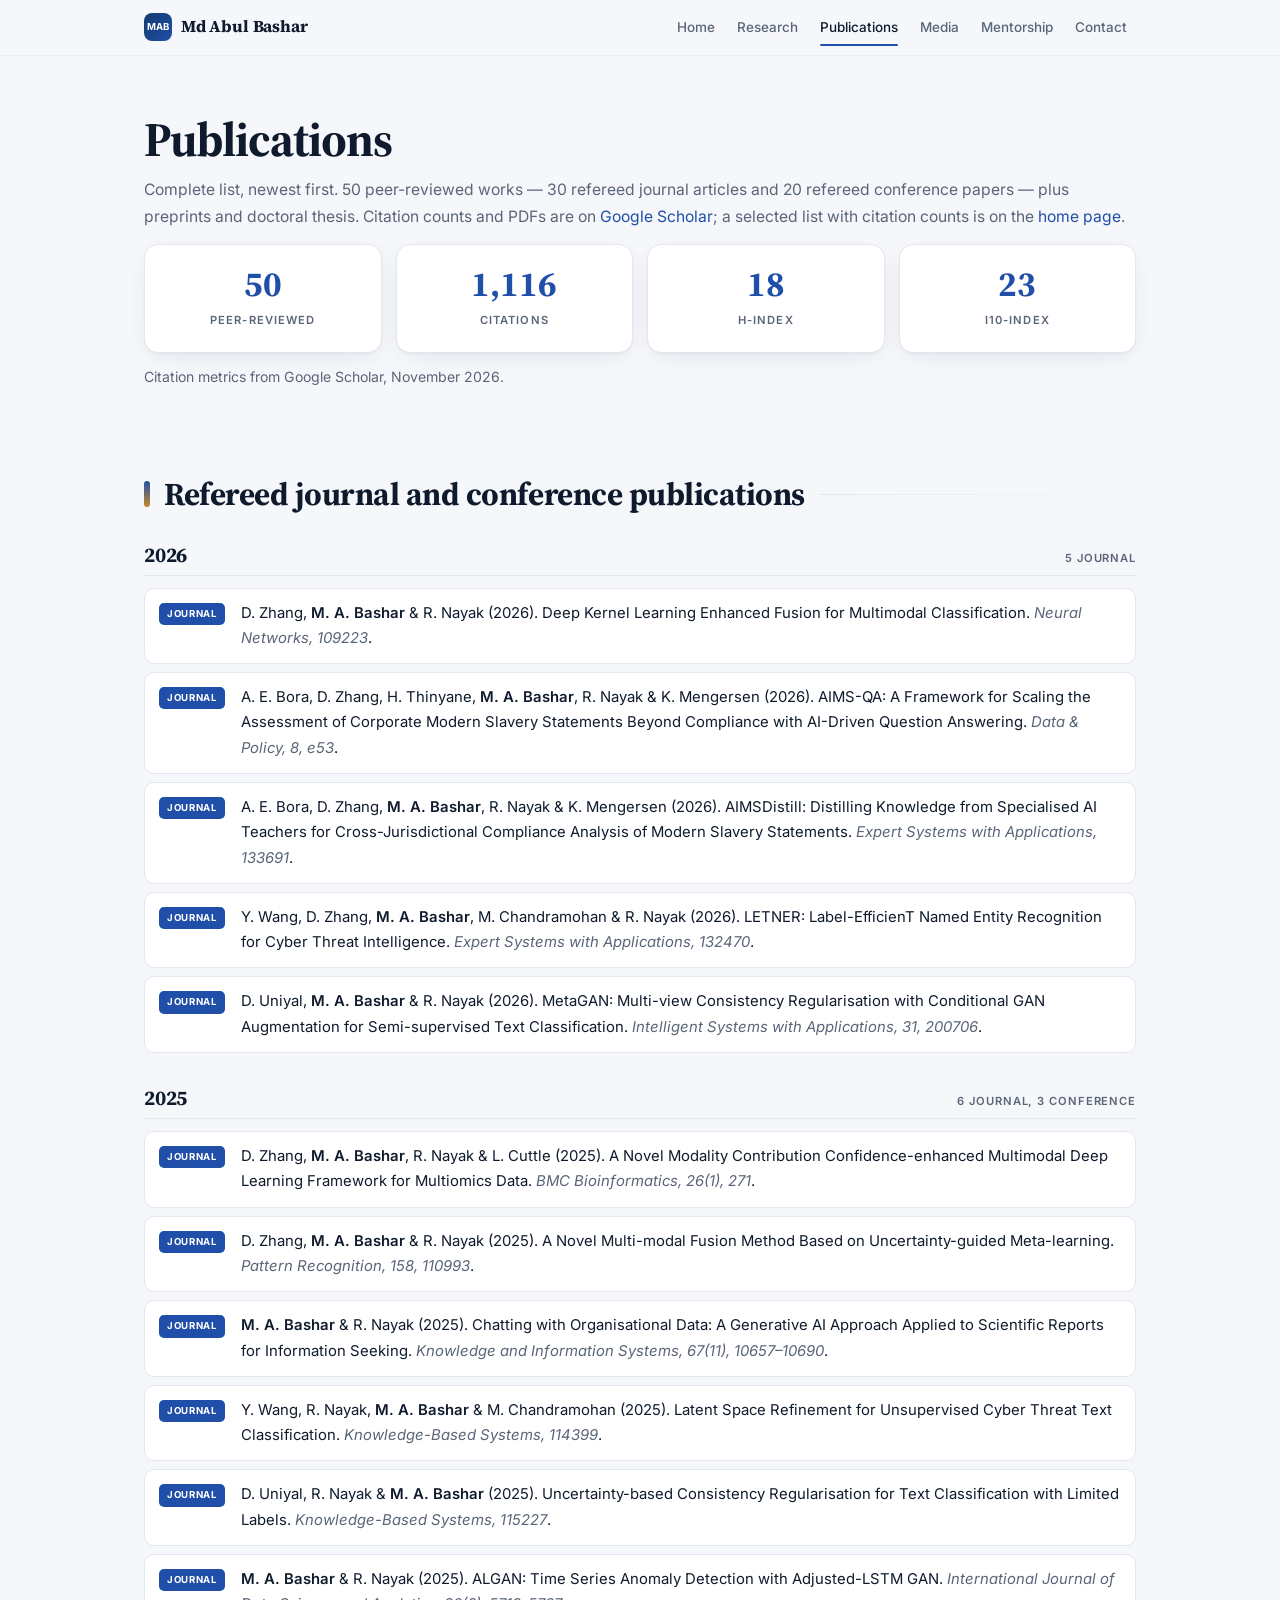
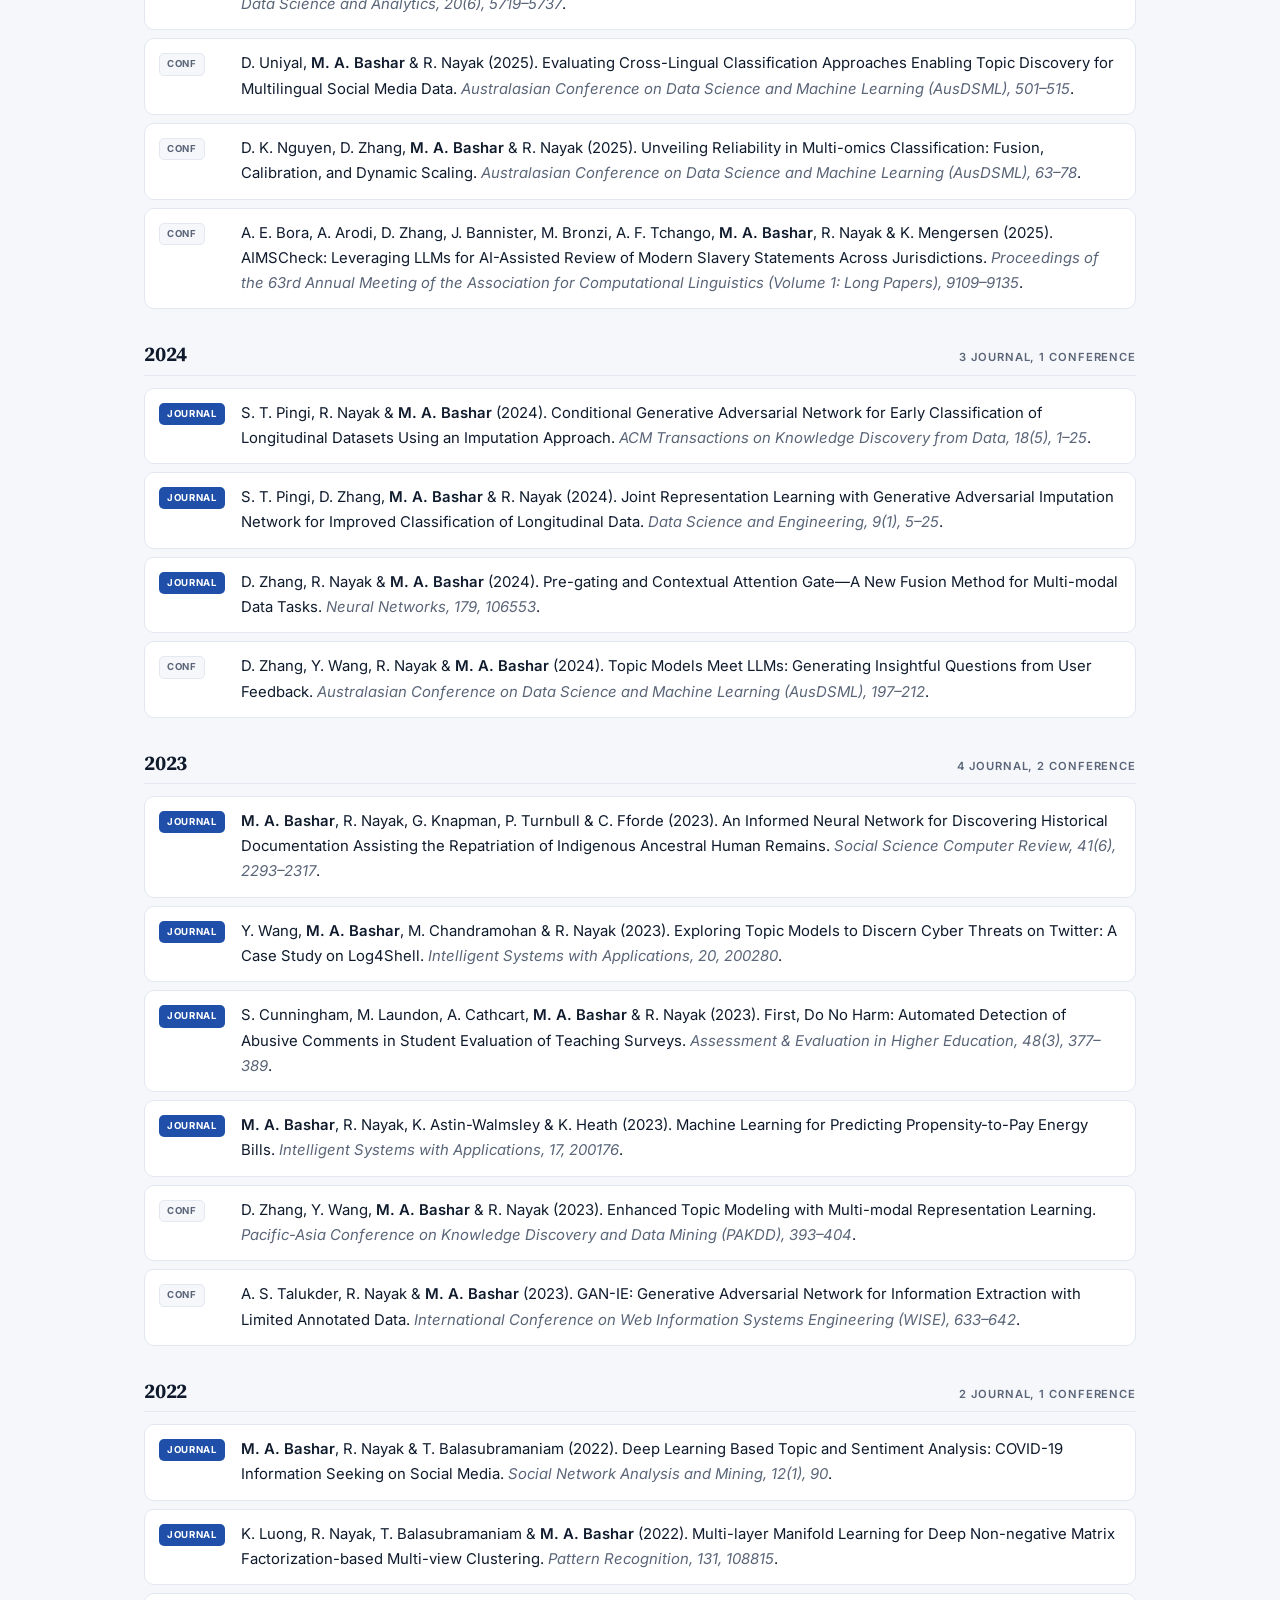
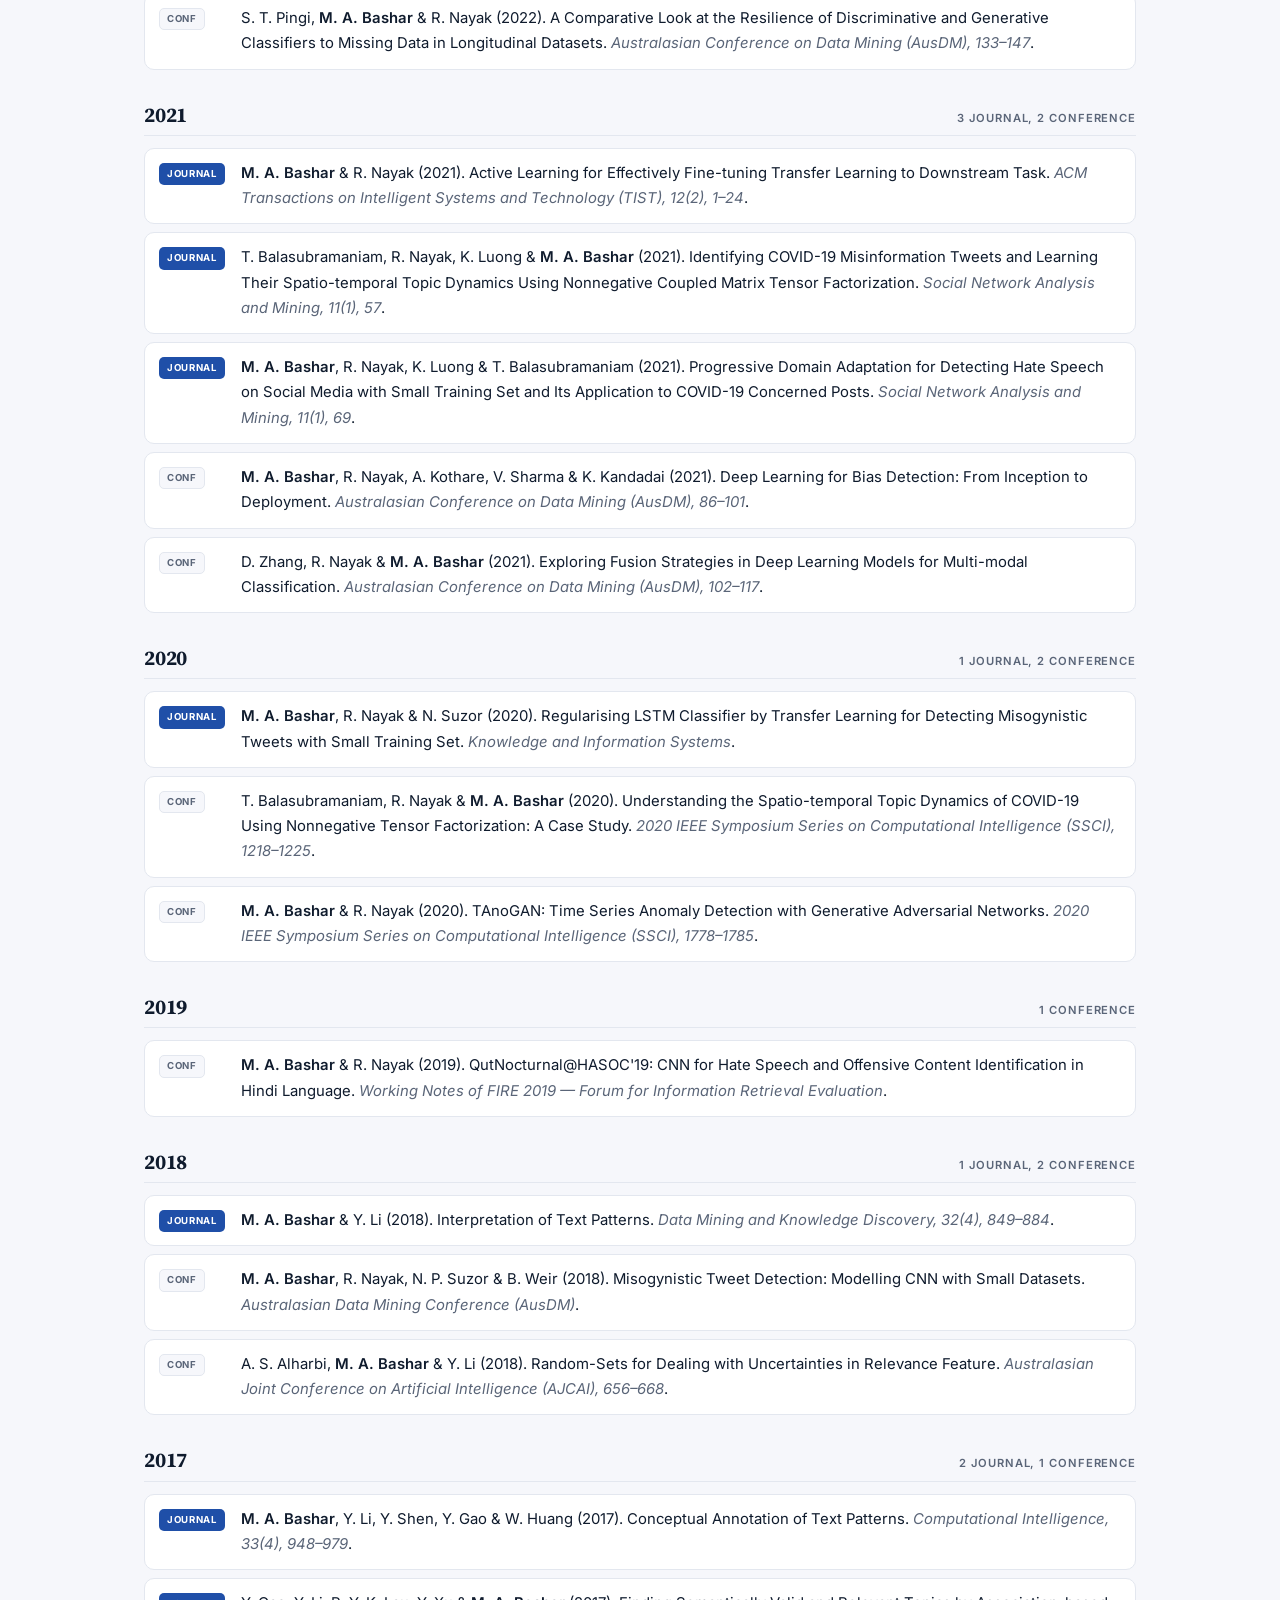
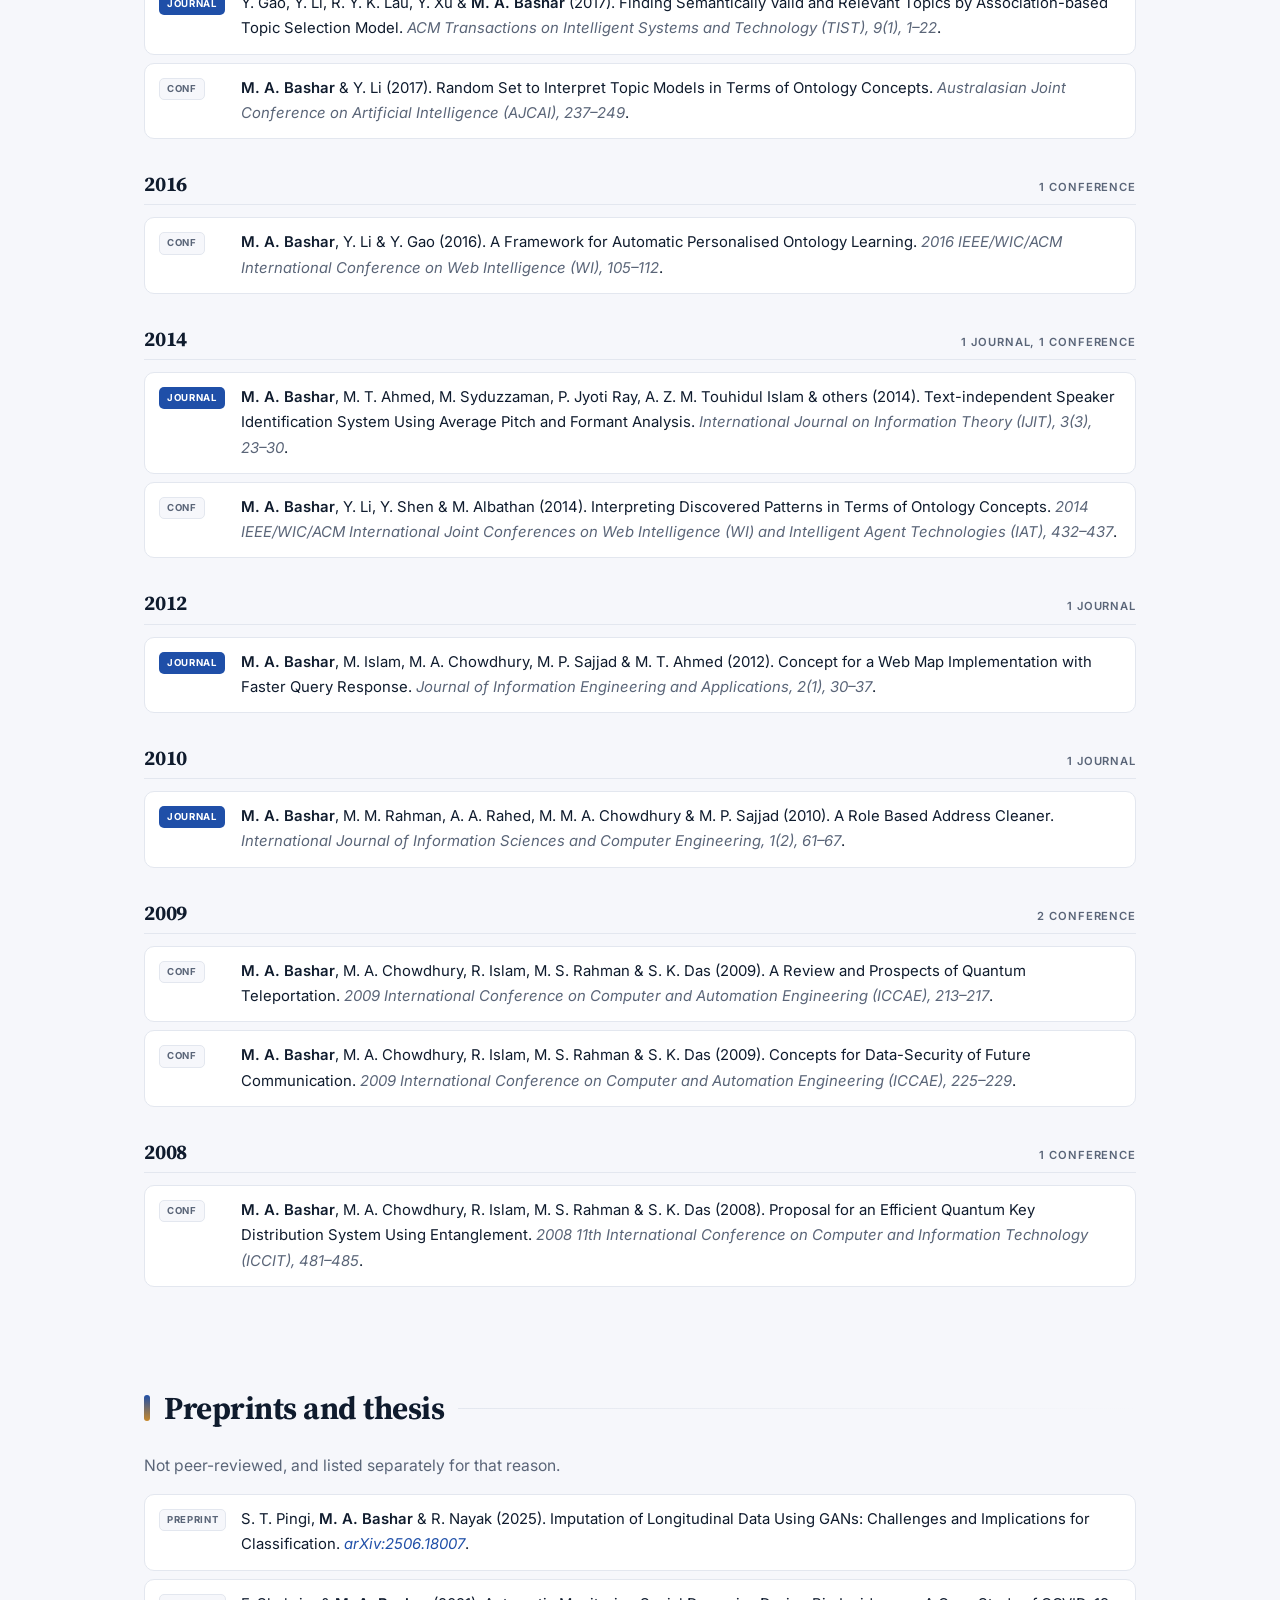
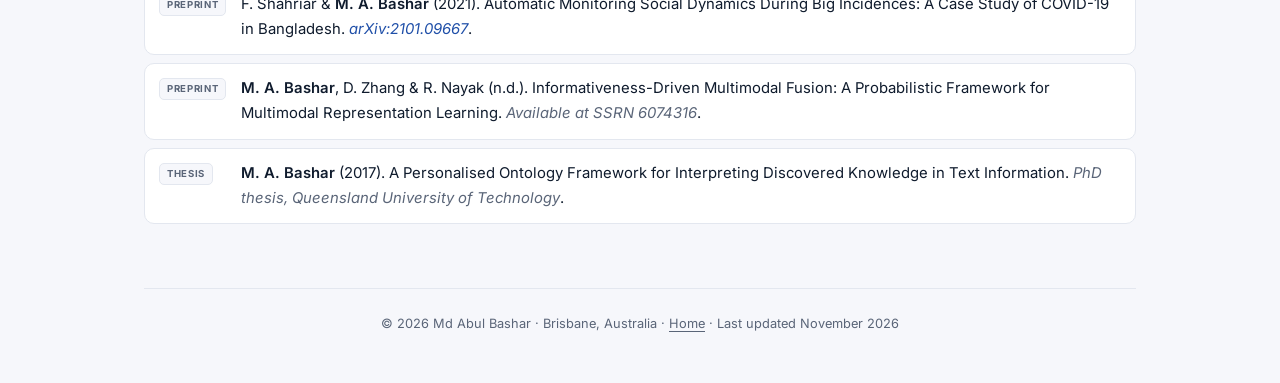
==== commit 03b97383: "Update site" ====
--- a/publications.html
+++ b/publications.html
@@ -49,12 +49,12 @@
 
     <div class="metrics">
       <div class="metric"><b>50</b><span>Peer-reviewed</span></div>
-      <div class="metric"><b>1,091</b><span>Citations</span></div>
+      <div class="metric"><b>1,116</b><span>Citations</span></div>
       <div class="metric"><b>18</b><span>h-index</span></div>
       <div class="metric"><b>23</b><span>i10-index</span></div>
     </div>
     <p style="font-size:.88rem;color:var(--muted);margin-top:-6px">
-      Citation metrics from Google Scholar, October 2026.
+      Citation metrics from Google Scholar, November 2026.
     </p>
   </section>
 
@@ -207,7 +207,7 @@
 
   <footer>
     © 2026 Md Abul Bashar · Brisbane, Australia ·
-    <a href="index.html">Home</a> · Last updated October 2026
+    <a href="index.html">Home</a> · Last updated November 2026
   </footer>
 
 </main>
